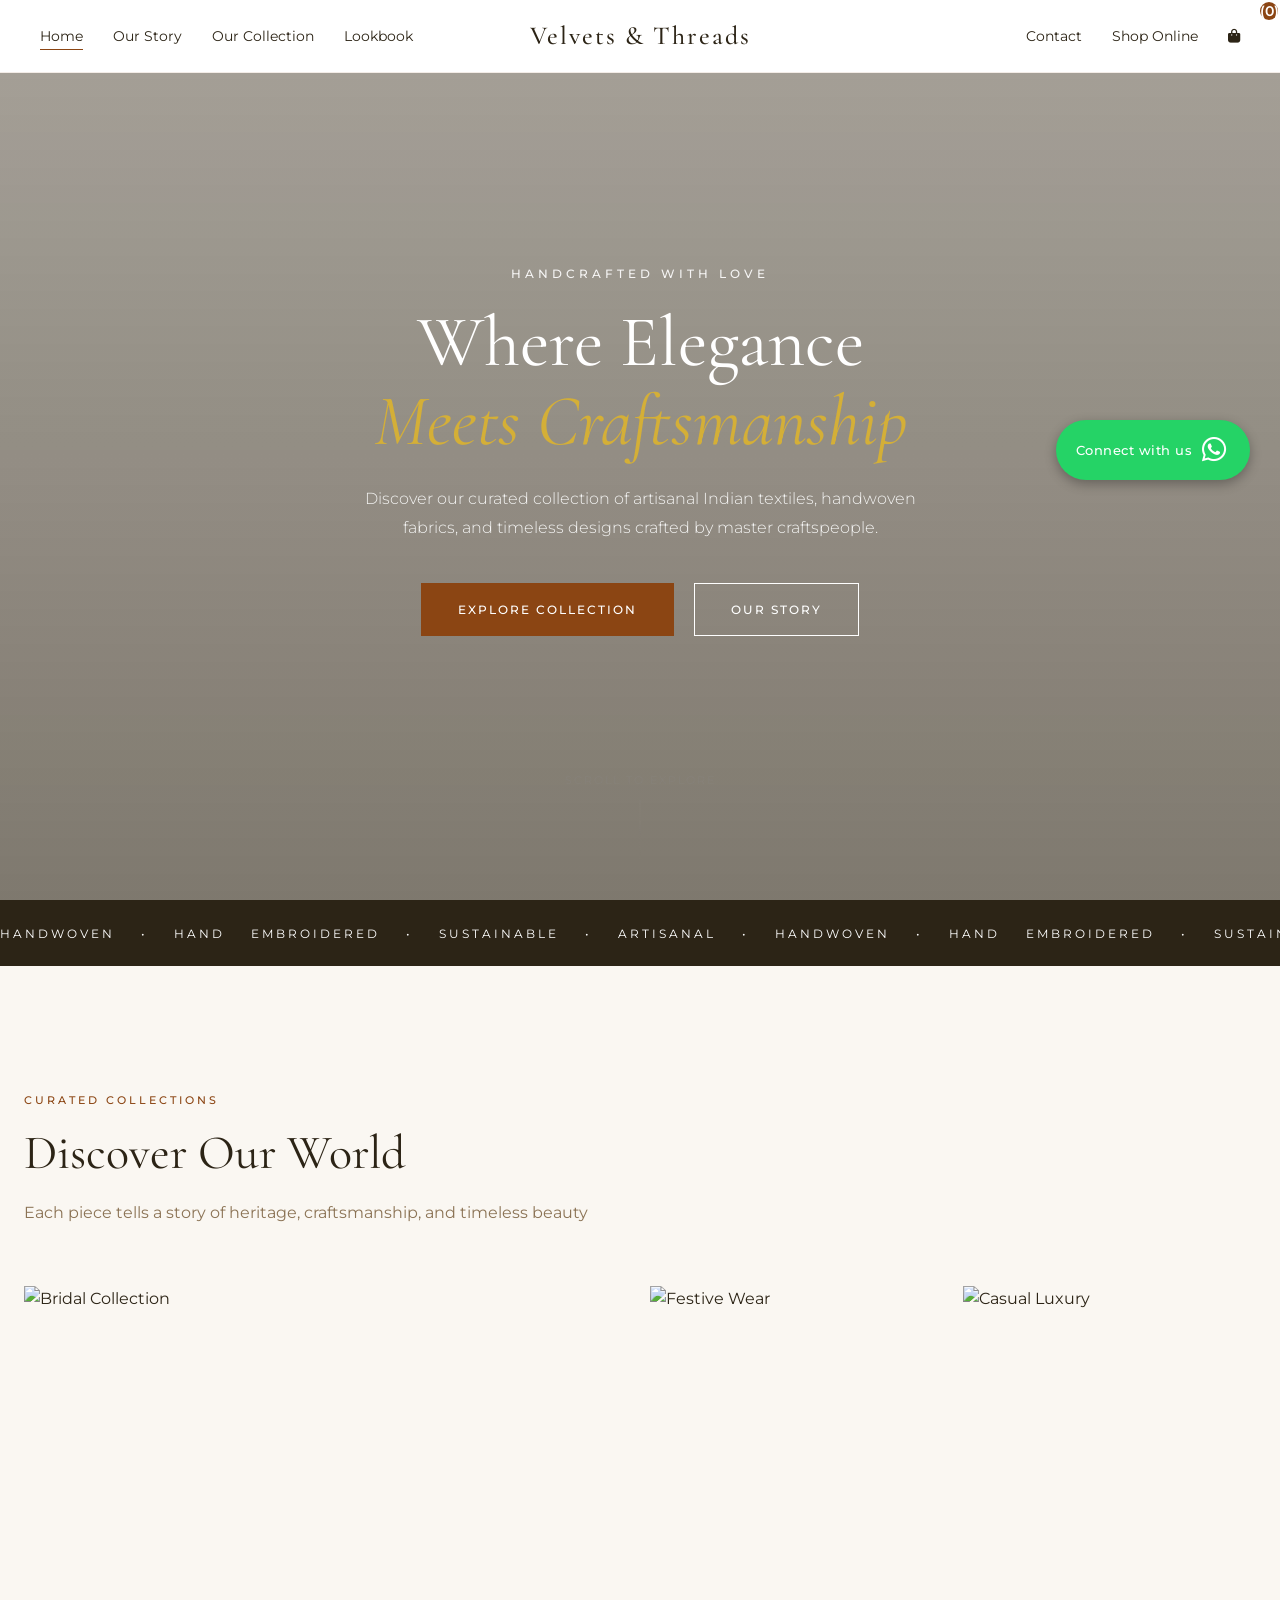
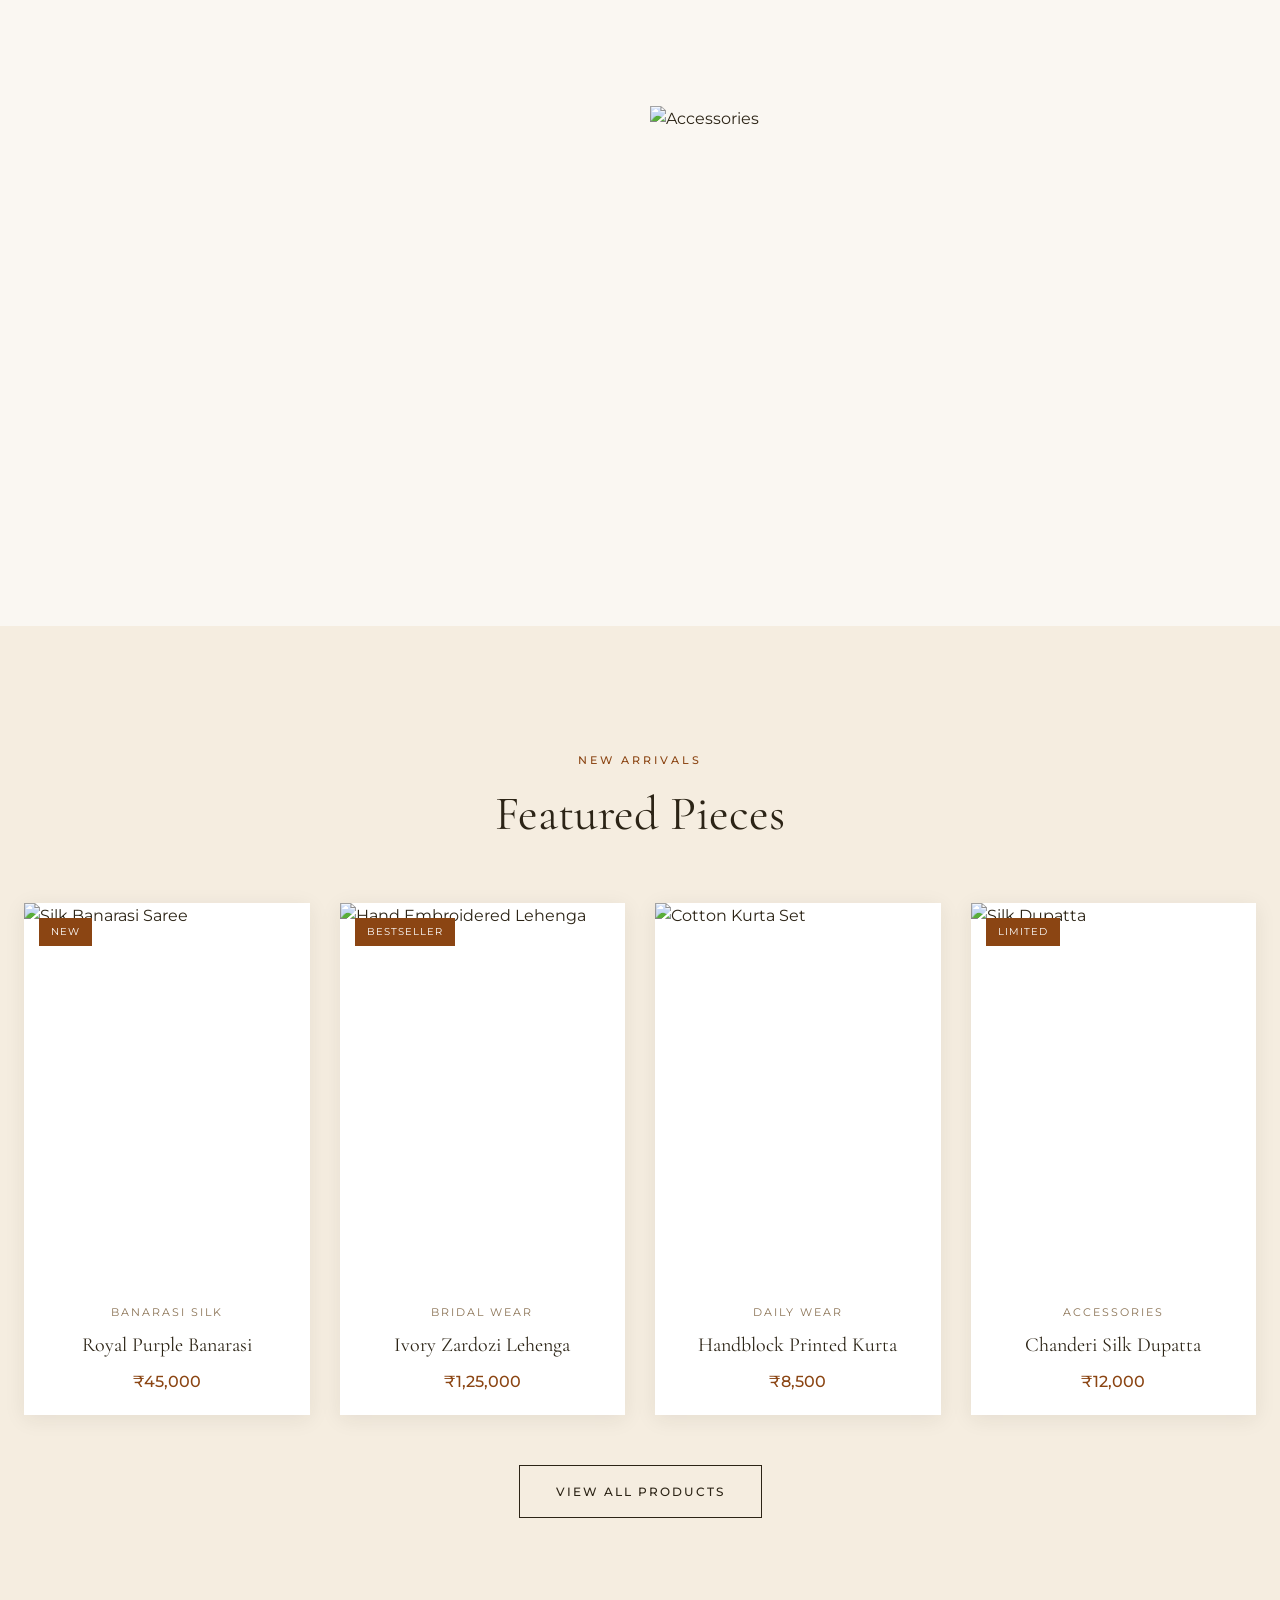
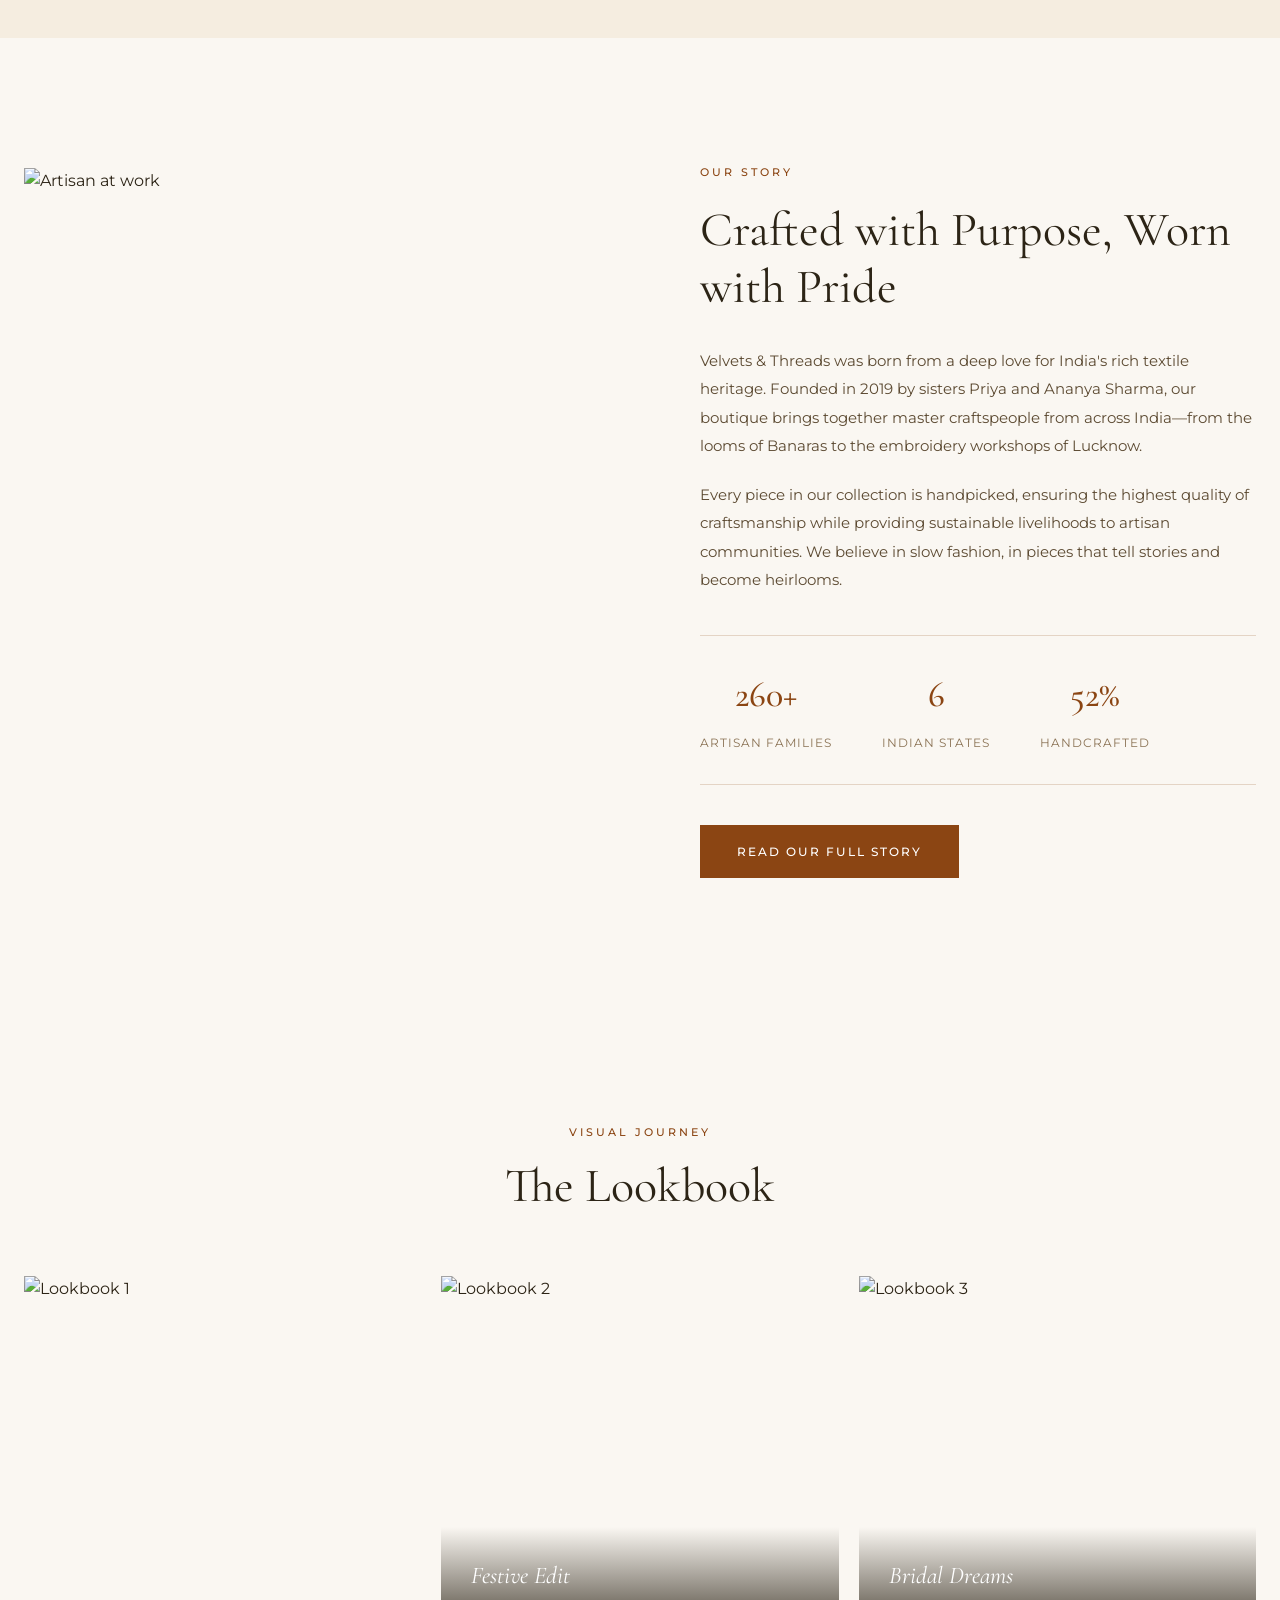
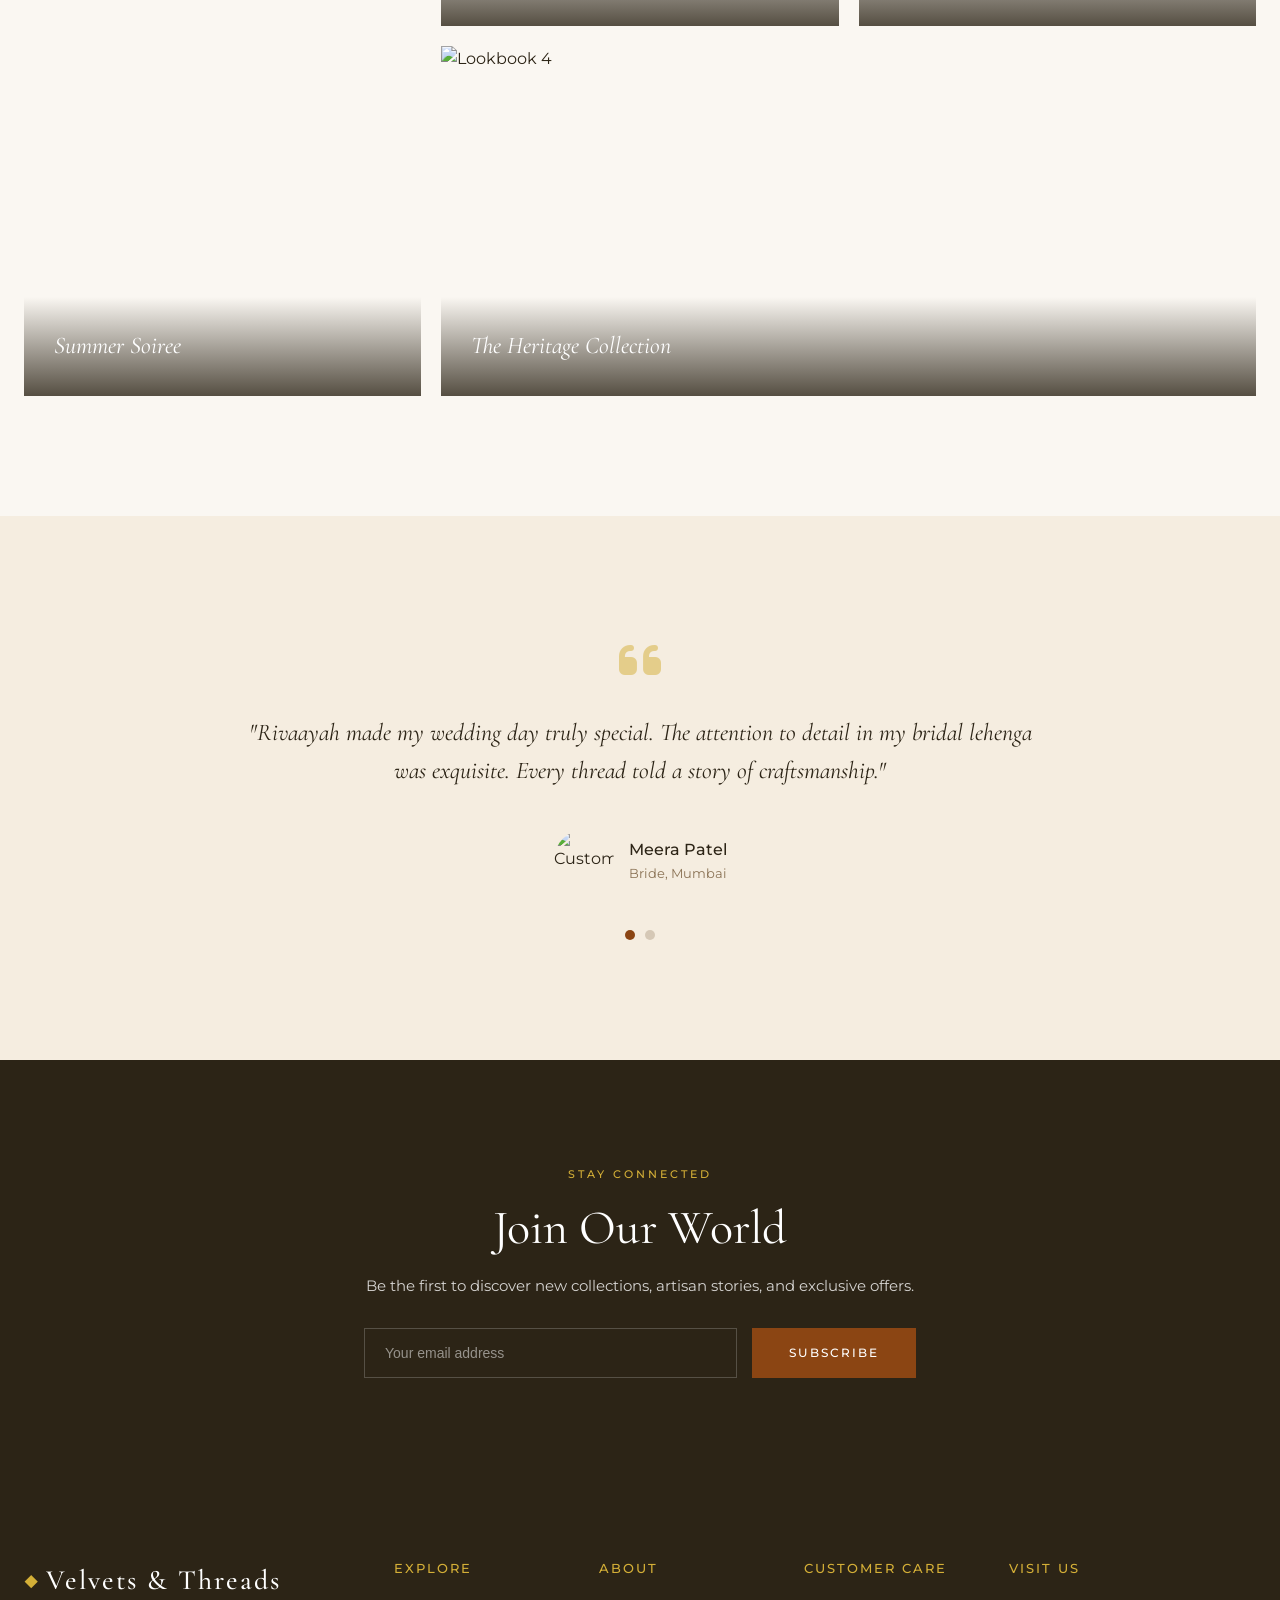
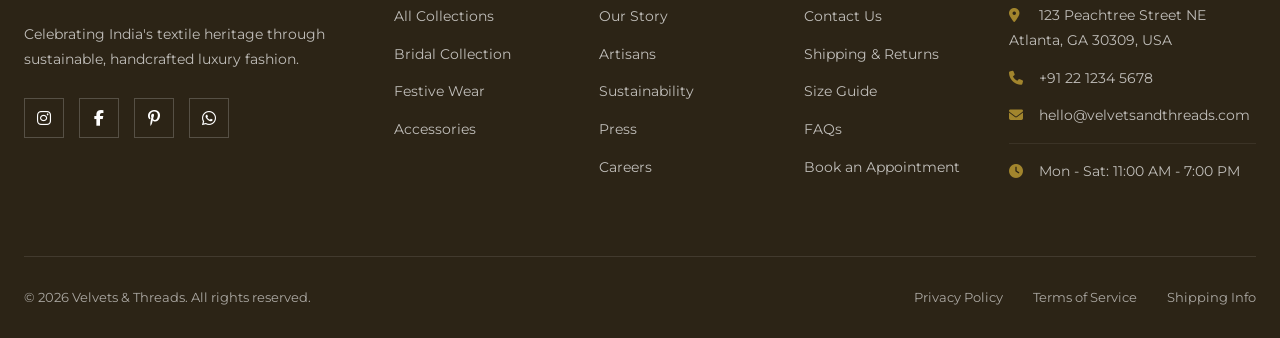
==== index.html @ 15960f00 "Add files via upload" ====
<!DOCTYPE html>
<html lang="en">
<head>
    <meta charset="UTF-8">
    <meta name="viewport" content="width=device-width, initial-scale=1.0">
    <title>Velvets & Threads | Handcrafted Indian Luxury Boutique</title>
    <meta name="description" content="Velvets & Threads - A curated collection of handcrafted Indian textiles, artisanal fashion, and timeless elegance.">
    
    <!-- Fonts -->
    <link rel="preconnect" href="https://fonts.googleapis.com">
    <link rel="preconnect" href="https://fonts.gstatic.com" crossorigin>
    <link href="https://fonts.googleapis.com/css2?family=Cormorant+Garamond:ital,wght@0,400;0,500;0,600;1,400&family=Montserrat:wght@300;400;500;600&display=swap" rel="stylesheet">
    
    <!-- Icons -->
    <link rel="stylesheet" href="https://cdnjs.cloudflare.com/ajax/libs/font-awesome/6.4.0/css/all.min.css">
    
    <!-- Lottie Player -->
    <script src="https://unpkg.com/@lottiefiles/lottie-player@latest/dist/lottie-player.js"></script>
    
    <!-- Styles -->
    <link rel="stylesheet" href="styles.css">
</head>
<body>
    <!-- Navigation - Sentimentalist Style -->
    <nav class="navbar sentimentalist-nav" id="navbar">
        <div class="nav-container">
            <div class="nav-left">
                <ul class="nav-menu" id="navMenu">
                    <li><a href="#home" class="nav-link active">Home</a></li>
                    <li><a href="#about" class="nav-link">Our Story</a></li>
                    <li><a href="collections.html" class="nav-link">Our Collection</a></li>
                    <li><a href="#lookbook" class="nav-link">Lookbook</a></li>
                </ul>
            </div>
            
            <a href="#" class="logo-center">
                <span class="logo-text">Velvets & Threads</span>
            </a>
            
            <div class="nav-right">
                <a href="#contact" class="nav-link">Contact</a>
                <a href="#" class="nav-link shop-link">Shop Online</a>
                <a href="#" class="cart-link" aria-label="Cart">
                    <i class="fas fa-shopping-bag"></i>
                    <span class="cart-count">(0)</span>
                </a>
                <button class="menu-toggle" id="menuToggle" aria-label="Toggle menu">
                    <span></span>
                    <span></span>
                    <span></span>
                </button>
            </div>
        </div>
    </nav>

    <!-- Hero Section -->
    <section class="hero hero-overlay-layout" id="home">
        <div class="hero-lottie-bg">
            <iframe src="https://lottie.host/embed/61692b53-b799-40e0-87d6-b1d69fbd5664/pqW7pc0KAN.lottie" frameborder="0"></iframe>
        </div>
        <div class="hero-content">
            <p class="hero-subtitle">Handcrafted with Love</p>
            <h1 class="hero-title">
                <span>Where Elegance</span>
                <span>Meets Craftsmanship</span>
            </h1>
            <p class="hero-description">Discover our curated collection of artisanal Indian textiles, handwoven fabrics, and timeless designs crafted by master craftspeople.</p>
            <div class="hero-buttons">
                <a href="collections.html" class="btn btn-primary">Explore Collection</a>
                <a href="#about" class="btn btn-outline">Our Story</a>
            </div>
        </div>
        <div class="scroll-indicator">
            <span>Scroll to explore</span>
            <div class="scroll-line"></div>
        </div>
    </section>

    <!-- Marquee Section -->
    <div class="marquee">
        <div class="marquee-content">
            <span>Handwoven • Hand Embroidered • Sustainable • Artisanal  • Handwoven • Hand Embroidered • Sustainable • Artisanal </span>
        </div>
    </div>

    <!-- Collections Section -->
    <section class="collections" id="collections">
        <div class="container">
            <div class="section-header">
                <span class="section-tag">Curated Collections</span>
                <h2 class="section-title">Discover Our World</h2>
                <p class="section-desc">Each piece tells a story of heritage, craftsmanship, and timeless beauty</p>
            </div>
            
            <div class="collections-grid">
                <div class="collection-card large">
                    <div class="collection-image">
                        <img src="Images/474939519_17851519008384756_4205068427304533907_n.jpg" alt="Bridal Collection">
                        <div class="collection-overlay">
                            <span class="collection-tag">Bridal</span>
                            <h3>Bridal Elegance</h3>
                            <p>Hand embroidered masterpieces for your special day</p>
                            <a href="#" class="collection-link">Explore <i class="fas fa-arrow-right"></i></a>
                        </div>
                    </div>
                </div>
                
                <div class="collection-card">
                    <div class="collection-image">
                        <img src="Images/480298680_17855264841384756_8349984582560661037_n.jpg" alt="Festive Wear">
                        <div class="collection-overlay">
                            <span class="collection-tag">Festive</span>
                            <h3>Festive Wear</h3>
                            <a href="#" class="collection-link">Explore <i class="fas fa-arrow-right"></i></a>
                        </div>
                    </div>
                </div>
                
                <div class="collection-card">
                    <div class="collection-image">
                        <img src="Images/485270469_17859637713384756_8869758726549976018_n.jpg" alt="Casual Luxury">
                        <div class="collection-overlay">
                            <span class="collection-tag">Daily Wear</span>
                            <h3>Casual Luxury</h3>
                            <a href="#" class="collection-link">Explore <i class="fas fa-arrow-right"></i></a>
                        </div>
                    </div>
                </div>
                
                <div class="collection-card wide">
                    <div class="collection-image">
                        <img src="Images/485735424_17859637686384756_1545957075173752256_n.jpg" alt="Accessories">
                        <div class="collection-overlay">
                            <span class="collection-tag">Accessories</span>
                            <h3>Artisanal Accessories</h3>
                            <p>Handcrafted jewelry, dupattas, and more</p>
                            <a href="#" class="collection-link">Explore <i class="fas fa-arrow-right"></i></a>
                        </div>
                    </div>
                </div>
            </div>
        </div>
    </section>

    <!-- Featured Products -->
    <section class="featured">
        <div class="container">
            <div class="section-header centered">
                <span class="section-tag">New Arrivals</span>
                <h2 class="section-title">Featured Pieces</h2>
            </div>
            
            <div class="products-grid">
                <div class="product-card">
                    <div class="product-image">
                        <img src="Images/610680162_17894066508384756_578785805163720164_n.jpg" alt="Silk Banarasi Saree">
                        <span class="product-badge">New</span>
                        <div class="product-actions">
                            <button class="product-btn" aria-label="Quick view"><i class="fas fa-eye"></i></button>
                            <button class="product-btn" aria-label="Add to wishlist"><i class="fas fa-heart"></i></button>
                            <button class="product-btn" aria-label="Add to cart"><i class="fas fa-shopping-bag"></i></button>
                        </div>
                    </div>
                    <div class="product-info">
                        <span class="product-category">Banarasi Silk</span>
                        <h3 class="product-name">Royal Purple Banarasi</h3>
                        <p class="product-price">₹45,000</p>
                    </div>
                </div>
                
                <div class="product-card">
                    <div class="product-image">
                        <img src="Images/627153248_17898122595384756_1185936028602160042_n.jpg" alt="Hand Embroidered Lehenga">
                        <span class="product-badge">Bestseller</span>
                        <div class="product-actions">
                            <button class="product-btn" aria-label="Quick view"><i class="fas fa-eye"></i></button>
                            <button class="product-btn" aria-label="Add to wishlist"><i class="fas fa-heart"></i></button>
                            <button class="product-btn" aria-label="Add to cart"><i class="fas fa-shopping-bag"></i></button>
                        </div>
                    </div>
                    <div class="product-info">
                        <span class="product-category">Bridal Wear</span>
                        <h3 class="product-name">Ivory Zardozi Lehenga</h3>
                        <p class="product-price">₹1,25,000</p>
                    </div>
                </div>
                
                <div class="product-card">
                    <div class="product-image">
                        <img src="Images/627545513_17898122586384756_7012242174626757533_n.jpg" alt="Cotton Kurta Set">
                        <div class="product-actions">
                            <button class="product-btn" aria-label="Quick view"><i class="fas fa-eye"></i></button>
                            <button class="product-btn" aria-label="Add to wishlist"><i class="fas fa-heart"></i></button>
                            <button class="product-btn" aria-label="Add to cart"><i class="fas fa-shopping-bag"></i></button>
                        </div>
                    </div>
                    <div class="product-info">
                        <span class="product-category">Daily Wear</span>
                        <h3 class="product-name">Handblock Printed Kurta</h3>
                        <p class="product-price">₹8,500</p>
                    </div>
                </div>
                
                <div class="product-card">
                    <div class="product-image">
                        <img src="Images/641272934_17900907675384756_6158788547099606262_n.jpg" alt="Silk Dupatta">
                        <span class="product-badge">Limited</span>
                        <div class="product-actions">
                            <button class="product-btn" aria-label="Quick view"><i class="fas fa-eye"></i></button>
                            <button class="product-btn" aria-label="Add to wishlist"><i class="fas fa-heart"></i></button>
                            <button class="product-btn" aria-label="Add to cart"><i class="fas fa-shopping-bag"></i></button>
                        </div>
                    </div>
                    <div class="product-info">
                        <span class="product-category">Accessories</span>
                        <h3 class="product-name">Chanderi Silk Dupatta</h3>
                        <p class="product-price">₹12,000</p>
                    </div>
                </div>
            </div>
            
            <div class="text-center">
                <a href="collections.html" class="btn btn-outline-dark">View All Products</a>
            </div>
        </div>
    </section>

    <!-- About Section -->
    <section class="about" id="about">
        <div class="about-container">
            <div class="about-image">
                <img src="Images/642348372_17900907672384756_347377254340002553_n.jpg" alt="Artisan at work">
                <div class="about-image-accent"></div>
            </div>
            <div class="about-content">
                <span class="section-tag">Our Story</span>
                <h2 class="section-title">Crafted with Purpose, Worn with Pride</h2>
                <p class="about-text">
                    Velvets & Threads was born from a deep love for India's rich textile heritage. Founded in 2019 by sisters Priya and Ananya Sharma, our boutique brings together master craftspeople from across India—from the looms of Banaras to the embroidery workshops of Lucknow.
                </p>
                <p class="about-text">
                    Every piece in our collection is handpicked, ensuring the highest quality of craftsmanship while providing sustainable livelihoods to artisan communities. We believe in slow fashion, in pieces that tell stories and become heirlooms.
                </p>
                <div class="about-stats">
                    <div class="stat">
                        <span class="stat-number">500+</span>
                        <span class="stat-label">Artisan Families</span>
                    </div>
                    <div class="stat">
                        <span class="stat-number">12</span>
                        <span class="stat-label">Indian States</span>
                    </div>
                    <div class="stat">
                        <span class="stat-number">100%</span>
                        <span class="stat-label">Handcrafted</span>
                    </div>
                </div>
                <a href="#" class="btn btn-primary">Read Our Full Story</a>
            </div>
        </div>
    </section>

    <!-- Lookbook Section -->
    <section class="lookbook" id="lookbook">
        <div class="container">
            <div class="section-header centered">
                <span class="section-tag">Visual Journey</span>
                <h2 class="section-title">The Lookbook</h2>
            </div>
            
            <div class="lookbook-grid">
                <div class="lookbook-item tall">
                    <img src="Images/474939519_17851519008384756_4205068427304533907_n.jpg" alt="Lookbook 1">
                    <div class="lookbook-overlay">
                        <span>Summer Soiree</span>
                    </div>
                </div>
                <div class="lookbook-item">
                    <img src="Images/480298680_17855264841384756_8349984582560661037_n.jpg" alt="Lookbook 2">
                    <div class="lookbook-overlay">
                        <span>Festive Edit</span>
                    </div>
                </div>
                <div class="lookbook-item">
                    <img src="Images/485270469_17859637713384756_8869758726549976018_n.jpg" alt="Lookbook 3">
                    <div class="lookbook-overlay">
                        <span>Bridal Dreams</span>
                    </div>
                </div>
                <div class="lookbook-item wide">
                    <img src="Images/485735424_17859637686384756_1545957075173752256_n.jpg" alt="Lookbook 4">
                    <div class="lookbook-overlay">
                        <span>The Heritage Collection</span>
                    </div>
                </div>
            </div>
        </div>
    </section>

    <!-- Testimonials -->
    <section class="testimonials">
        <div class="container">
            <div class="testimonial-slider" id="testimonialSlider">
                <div class="testimonial-slide active">
                    <div class="testimonial-content">
                        <i class="fas fa-quote-left testimonial-icon"></i>
                        <p class="testimonial-text">"Rivaayah made my wedding day truly special. The attention to detail in my bridal lehenga was exquisite. Every thread told a story of craftsmanship."</p>
                        <div class="testimonial-author">
                            <img src="https://images.unsplash.com/photo-1494790108377-be9c29b29330?w=100&h=100&fit=crop" alt="Customer" class="author-image">
                            <div class="author-info">
                                <span class="author-name">Meera Patel</span>
                                <span class="author-role">Bride, Mumbai</span>
                            </div>
                        </div>
                    </div>
                </div>
                
                <div class="testimonial-slide">
                    <div class="testimonial-content">
                        <i class="fas fa-quote-left testimonial-icon"></i>
                        <p class="testimonial-text">"Finally, a boutique that truly understands sustainable luxury. My mother and I found the most beautiful matching sarees. A memory we'll cherish forever."</p>
                        <div class="testimonial-author">
                            <img src="https://images.unsplash.com/photo-1438761681033-6461ffad8d80?w=100&h=100&fit=crop" alt="Customer" class="author-image">
                            <div class="author-info">
                                <span class="author-name">Anjali Reddy</span>
                                <span class="author-role">Designer, Hyderabad</span>
                            </div>
                        </div>
                    </div>
                </div>
            </div>
            <div class="testimonial-dots">
                <button class="dot active" data-slide="0"></button>
                <button class="dot" data-slide="1"></button>
            </div>
        </div>
    </section>

    <!-- Newsletter -->
    <section class="newsletter">
        <div class="newsletter-container">
            <div class="newsletter-content">
                <span class="section-tag light">Stay Connected</span>
                <h2 class="section-title light">Join Our World</h2>
                <p>Be the first to discover new collections, artisan stories, and exclusive offers.</p>
                <form class="newsletter-form">
                    <input type="email" placeholder="Your email address" required>
                    <button type="submit" class="btn btn-primary">Subscribe</button>
                </form>
            </div>
        </div>
    </section>

    <!-- Contact/Footer -->
    <footer class="footer" id="contact">
        <div class="footer-container">
            <div class="footer-grid">
                <div class="footer-brand">
                    <a href="#" class="footer-logo">
                        <span class="logo-icon">◆</span>
                        <span class="logo-text">Velvets & Threads</span>
                    </a>
                    <p class="footer-desc">Celebrating India's textile heritage through sustainable, handcrafted luxury fashion.</p>
                    <div class="footer-social">
                        <a href="https://www.instagram.com/velvets_and_threads?utm_source=ig_web_button_share_sheet&igsh=ZDNlZDc0MzIxNw==" target="_blank" aria-label="Instagram"><i class="fab fa-instagram"></i></a>
                        <a href="#" aria-label="Facebook"><i class="fab fa-facebook-f"></i></a>
                        <a href="#" aria-label="Pinterest"><i class="fab fa-pinterest-p"></i></a>
                        <a href="#" aria-label="WhatsApp"><i class="fab fa-whatsapp"></i></a>
                    </div>
                </div>
                
                <div class="footer-column">
                    <h4>Explore</h4>
                    <ul>
                        <li><a href="collections.html">All Collections</a></li>
                        <li><a href="collections.html">Bridal Collection</a></li>
                        <li><a href="collections.html">Festive Wear</a></li>
                        <li><a href="collections.html">Accessories</a></li>
                    </ul>
                </div>
                
                <div class="footer-column">
                    <h4>About</h4>
                    <ul>
                        <li><a href="#">Our Story</a></li>
                        <li><a href="#">Artisans</a></li>
                        <li><a href="#">Sustainability</a></li>
                        <li><a href="#">Press</a></li>
                        <li><a href="#">Careers</a></li>
                    </ul>
                </div>
                
                <div class="footer-column">
                    <h4>Customer Care</h4>
                    <ul>
                        <li><a href="#">Contact Us</a></li>
                        <li><a href="#">Shipping & Returns</a></li>
                        <li><a href="#">Size Guide</a></li>
                        <li><a href="#">FAQs</a></li>
                        <li><a href="#">Book an Appointment</a></li>
                    </ul>
                </div>
                
                <div class="footer-column contact-info">
                    <h4>Visit Us</h4>
                    <p><i class="fas fa-map-marker-alt"></i> 123 Peachtree Street NE<br>Atlanta, GA 30309, USA</p>
                    <p><i class="fas fa-phone"></i> +91 22 1234 5678</p>
                    <p><i class="fas fa-envelope"></i> hello@velvetsandthreads.com</p>
                    <p class="store-hours"><i class="fas fa-clock"></i> Mon - Sat: 11:00 AM - 7:00 PM</p>
                </div>
            </div>
            
            <div class="footer-bottom">
                <p>&copy; 2026 Velvets & Threads. All rights reserved.</p>
                <div class="footer-links">
                    <a href="#">Privacy Policy</a>
                    <a href="#">Terms of Service</a>
                    <a href="#">Shipping Info</a>
                </div>
            </div>
        </div>
    </footer>

    <script src="script.js"></script>

    <!-- Back to Top Button -->
    <button class="back-to-top" id="backToTop" aria-label="Back to top">
        <i class="fas fa-chevron-up"></i>
    </button>

    <!-- WhatsApp Floating Button -->
    <a href="https://wa.me/912212345678?text=I%20love%20your%20designs%20and%20would%20like%20to%20get%20one%20for%20myself" class="whatsapp-float whatsapp-expanded" id="whatsappFloat" target="_blank" aria-label="Chat on WhatsApp">
        <span class="whatsapp-text">Connect with us</span>
        <i class="fab fa-whatsapp"></i>
    </a>
</body>
</html>
---- styles.css ----
/* ===== CSS Variables ===== */
:root {
    /* Colors */
    --color-primary: #8B4513;
    --color-primary-light: #A0522D;
    --color-secondary: #D4AF37;
    --color-accent: #CD853F;
    
    --color-bg: #FAF7F2;
    --color-bg-warm: #F5EDE0;
    --color-bg-dark: #2C2416;
    
    --color-text: #2C2416;
    --color-text-light: #5C4A32;
    --color-text-muted: #8B7355;
    --color-white: #FFFFFF;
    
    /* Fonts */
    --font-display: 'Cormorant Garamond', serif;
    --font-body: 'Montserrat', sans-serif;
    
    /* Spacing */
    --container-width: 1400px;
    --section-padding: 120px;
    
    /* Transitions */
    --transition-smooth: all 0.4s cubic-bezier(0.4, 0, 0.2, 1);
    --transition-fast: all 0.2s ease;
    
    /* Shadows */
    --shadow-soft: 0 4px 20px rgba(44, 36, 22, 0.08);
    --shadow-medium: 0 8px 30px rgba(44, 36, 22, 0.12);
    --shadow-strong: 0 12px 40px rgba(44, 36, 22, 0.16);
}

/* ===== Reset & Base ===== */
* {
    margin: 0;
    padding: 0;
    box-sizing: border-box;
}

html {
    scroll-behavior: smooth;
}

body {
    font-family: var(--font-body);
    background-color: var(--color-bg);
    color: var(--color-text);
    line-height: 1.6;
    overflow-x: hidden;
}

img {
    max-width: 100%;
    height: auto;
    display: block;
}

a {
    text-decoration: none;
    color: inherit;
    transition: var(--transition-fast);
}

ul {
    list-style: none;
}

button {
    cursor: pointer;
    border: none;
    background: none;
    font-family: inherit;
}

.container {
    max-width: var(--container-width);
    margin: 0 auto;
    padding: 0 24px;
}

.text-center {
    text-align: center;
}

/* ===== Navigation ===== */
.navbar {
    position: fixed;
    top: 0;
    left: 0;
    right: 0;
    z-index: 1000;
    padding: 20px 0;
    transition: var(--transition-smooth);
}

.navbar.scrolled {
    background: rgba(250, 247, 242, 0.95);
    backdrop-filter: blur(10px);
    box-shadow: var(--shadow-soft);
    padding: 15px 0;
}

.nav-container {
    max-width: var(--container-width);
    margin: 0 auto;
    padding: 0 24px;
    display: flex;
    justify-content: space-between;
    align-items: center;
}

.logo {
    display: flex;
    align-items: center;
    gap: 8px;
}

.logo-icon {
    font-size: 24px;
    color: var(--color-primary);
}

.logo-text {
    font-family: var(--font-display);
    font-size: 28px;
    font-weight: 500;
    color: var(--color-text);
    letter-spacing: 2px;
}

.nav-menu {
    display: flex;
    gap: 40px;
}

.nav-link {
    font-size: 13px;
    font-weight: 500;
    text-transform: uppercase;
    letter-spacing: 1.5px;
    color: var(--color-text);
    position: relative;
    padding: 5px 0;
}

.nav-link::after {
    content: '';
    position: absolute;
    bottom: 0;
    left: 0;
    width: 0;
    height: 1px;
    background: var(--color-primary);
    transition: var(--transition-smooth);
}

.nav-link:hover::after {
    width: 100%;
}

.nav-actions {
    display: flex;
    align-items: center;
    gap: 20px;
}

.icon-btn {
    width: 40px;
    height: 40px;
    display: flex;
    align-items: center;
    justify-content: center;
    font-size: 18px;
    color: var(--color-text);
    position: relative;
    transition: var(--transition-fast);
}

.icon-btn:hover {
    color: var(--color-primary);
}

.cart-count {
    position: absolute;
    top: 2px;
    right: 2px;
    width: 18px;
    height: 18px;
    background: var(--color-primary);
    color: var(--color-white);
    font-size: 10px;
    font-weight: 600;
    border-radius: 50%;
    display: flex;
    align-items: center;
    justify-content: center;
}

.menu-toggle {
    display: none;
    flex-direction: column;
    gap: 5px;
    width: 30px;
}

.menu-toggle span {
    height: 2px;
    background: var(--color-text);
    transition: var(--transition-fast);
}

.menu-toggle span:nth-child(1) { width: 100%; }
.menu-toggle span:nth-child(2) { width: 75%; }
.menu-toggle span:nth-child(3) { width: 50%; }

.menu-toggle:hover span {
    width: 100%;
}

/* ===== Sentimentalist Style Navigation ===== */
.sentimentalist-nav {
    background: var(--color-white);
    border-bottom: 1px solid rgba(139, 69, 19, 0.1);
    padding: 0;
    position: fixed;
    top: 0;
    left: 0;
    right: 0;
    z-index: 1000;
}

/* Transparent version for homepage hero */
.sentimentalist-nav.transparent {
    background: transparent;
    border-bottom: none;
}

.sentimentalist-nav.transparent .nav-link,
.sentimentalist-nav.transparent .logo-center .logo-text,
.sentimentalist-nav.transparent .cart-link {
    color: var(--color-white);
}

.sentimentalist-nav.transparent .nav-link::after {
    background: var(--color-white);
}

.sentimentalist-nav.transparent .menu-toggle span {
    background: var(--color-white);
}

.sentimentalist-nav .nav-container {
    max-width: 1400px;
    margin: 0 auto;
    padding: 20px 40px;
    display: flex;
    justify-content: space-between;
    align-items: center;
    position: relative;
}

.nav-left {
    flex: 1;
}

.sentimentalist-nav .nav-menu {
    display: flex;
    gap: 30px;
    list-style: none;
}

.sentimentalist-nav .nav-link {
    font-family: var(--font-body);
    font-size: 14px;
    font-weight: 400;
    color: var(--color-text);
    text-decoration: none;
    position: relative;
    padding: 5px 0;
    text-transform: none;
    letter-spacing: 0;
}

.sentimentalist-nav .nav-link::after {
    content: '';
    position: absolute;
    bottom: 0;
    left: 0;
    width: 0;
    height: 1px;
    background: var(--color-primary);
    transition: width 0.3s ease;
}

.sentimentalist-nav .nav-link:hover::after,
.sentimentalist-nav .nav-link.active::after {
    width: 100%;
}

.logo-center {
    flex: 0 0 auto;
    text-align: center;
    position: absolute;
    left: 50%;
    transform: translateX(-50%);
    z-index: 10;
}

.logo-center .logo-text {
    font-family: var(--font-display);
    font-size: 26px;
    font-weight: 500;
    color: var(--color-text);
    letter-spacing: 2px;
    white-space: nowrap;
}

.nav-right {
    flex: 1;
    display: flex;
    justify-content: flex-end;
    align-items: center;
    gap: 30px;
}

.nav-right .nav-link {
    font-size: 14px;
}

.shop-link {
    font-weight: 500;
}

.cart-link {
    display: flex;
    align-items: center;
    gap: 5px;
    font-size: 14px;
    color: var(--color-text);
    text-decoration: none;
}

.cart-count {
    font-size: 14px;
}

/* Mobile Menu Toggle for Sentimentalist Nav */
.sentimentalist-nav .menu-toggle {
    display: none;
    flex-direction: column;
    gap: 5px;
    width: 25px;
    background: none;
    border: none;
    cursor: pointer;
    padding: 0;
}

.sentimentalist-nav .menu-toggle span {
    height: 1px;
    background: var(--color-text);
    transition: all 0.3s ease;
}

/* Responsive for Sentimentalist Nav */
@media (max-width: 992px) {
    .sentimentalist-nav .nav-container {
        padding: 15px 24px;
    }
    
    .nav-left {
        display: none;
    }
    
    .nav-left.active {
        display: block;
        position: fixed;
        top: 70px;
        left: 0;
        right: 0;
        background: var(--color-white);
        padding: 30px;
        border-bottom: 1px solid rgba(139, 69, 19, 0.1);
    }
    
    .nav-left.active .nav-menu {
        flex-direction: column;
        gap: 20px;
    }
    
    .sentimentalist-nav .menu-toggle {
        display: flex;
    }
    
    .logo-center {
        position: absolute;
        left: 50%;
        transform: translateX(-50%);
        text-align: center;
    }
    
    .logo-center .logo-text {
        font-size: 20px;
    }
}

@media (max-width: 768px) {
    .nav-right .shop-link {
        display: none;
    }
}

/* ===== Hero Section ===== */
.hero {
    position: relative;
    height: 100vh;
    min-height: 700px;
    display: flex;
    align-items: center;
    justify-content: center;
    overflow: hidden;
}

.hero-image {
    position: absolute;
    top: 0;
    left: 0;
    right: 0;
    bottom: 0;
    z-index: -1;
}

.hero-image img {
    width: 100%;
    height: 100%;
    object-fit: cover;
    filter: brightness(0.7);
}

.hero-overlay {
    position: absolute;
    top: 0;
    left: 0;
    right: 0;
    bottom: 0;
    background: linear-gradient(to bottom, rgba(44, 36, 22, 0.3), rgba(44, 36, 22, 0.5));
}

.hero-content {
    text-align: center;
    color: var(--color-white);
    max-width: 900px;
    padding: 0 24px;
    z-index: 1;
}

.hero-subtitle {
    font-size: 12px;
    font-weight: 500;
    text-transform: uppercase;
    letter-spacing: 4px;
    margin-bottom: 20px;
    opacity: 0.9;
}

.hero-title {
    font-family: var(--font-display);
    font-size: clamp(36px, 8vw, 72px);
    font-weight: 400;
    line-height: 1.1;
    margin-bottom: 24px;
}

.hero-title span {
    display: block;
}

.hero-title span:nth-child(2) {
    font-style: italic;
    color: var(--color-secondary);
}

.hero-description {
    font-size: 16px;
    font-weight: 300;
    line-height: 1.8;
    max-width: 600px;
    margin: 0 auto 40px;
    opacity: 0.9;
}

/* ===== Hero Overlay Layout (Lottie as Background) ===== */
.hero-overlay-layout {
    position: relative;
    height: 100vh;
    min-height: 700px;
    display: flex;
    align-items: center;
    justify-content: center;
    overflow: hidden;
}

.hero-lottie-bg {
    position: absolute;
    top: 0;
    left: 0;
    width: 100%;
    height: 100%;
    z-index: 0;
}

.hero-lottie-bg iframe {
    width: 100%;
    height: 100%;
    border: none;
}

.hero-overlay-layout .hero-content {
    position: relative;
    z-index: 1;
    text-align: center;
    color: var(--color-white);
    max-width: 900px;
    padding: 0 24px;
}

.hero-overlay-layout::before {
    content: '';
    position: absolute;
    top: 0;
    left: 0;
    right: 0;
    bottom: 0;
    background: linear-gradient(to bottom, rgba(44, 36, 22, 0.4), rgba(44, 36, 22, 0.6));
    z-index: 1;
}
.hero-split {
    display: grid;
    grid-template-columns: 50% 50%;
    min-height: 100vh;
    background: var(--color-bg-dark);
}

.hero-visual {
    position: relative;
    width: 100%;
    height: 100%;
    min-height: 500px;
}

.hero-visual iframe {
    width: 100%;
    height: 100%;
    border: none;
}

.hero-split .hero-content {
    display: flex;
    flex-direction: column;
    justify-content: center;
    align-items: flex-start;
    padding: 60px;
    text-align: left;
    background: var(--color-bg-dark);
    color: var(--color-white);
}

.hero-split .hero-content .hero-title {
    color: var(--color-white);
}

.hero-split .hero-content .hero-title span:nth-child(2) {
    color: var(--color-secondary);
}

.hero-split .hero-content .hero-description {
    margin: 0 0 40px 0;
    max-width: 500px;
}

.hero-split .hero-buttons {
    justify-content: flex-start;
}

@media (max-width: 992px) {
    .hero-split {
        grid-template-columns: 1fr;
        grid-template-rows: auto auto;
    }
    
    .hero-visual {
        min-height: 400px;
        order: 1;
    }
    
    .hero-split .hero-content {
        order: 2;
        padding: 40px 24px;
        text-align: center;
        align-items: center;
    }
    
    .hero-split .hero-content .hero-description {
        margin: 0 auto 40px;
    }
    
    .hero-split .hero-buttons {
        justify-content: center;
    }
}

.hero-buttons {
    display: flex;
    gap: 20px;
    justify-content: center;
    flex-wrap: wrap;
}

/* ===== Buttons ===== */
.btn {
    display: inline-flex;
    align-items: center;
    gap: 10px;
    padding: 16px 36px;
    font-size: 12px;
    font-weight: 500;
    text-transform: uppercase;
    letter-spacing: 2px;
    border-radius: 0;
    transition: var(--transition-smooth);
    cursor: pointer;
}

.btn-primary {
    background: var(--color-primary);
    color: var(--color-white);
    border: 1px solid var(--color-primary);
}

.btn-primary:hover {
    background: var(--color-primary-light);
    transform: translateY(-2px);
    box-shadow: var(--shadow-medium);
}

.btn-outline {
    background: transparent;
    color: var(--color-white);
    border: 1px solid var(--color-white);
}

.btn-outline:hover {
    background: var(--color-white);
    color: var(--color-text);
}

.btn-outline-dark {
    background: transparent;
    color: var(--color-text);
    border: 1px solid var(--color-text);
}

.btn-outline-dark:hover {
    background: var(--color-text);
    color: var(--color-white);
}

/* ===== Scroll Indicator ===== */
.scroll-indicator {
    position: absolute;
    bottom: 40px;
    left: 50%;
    transform: translateX(-50%);
    display: flex;
    flex-direction: column;
    align-items: center;
    gap: 10px;
    color: var(--color-white);
    font-size: 11px;
    text-transform: uppercase;
    letter-spacing: 2px;
    opacity: 0.7;
    animation: bounce 2s infinite;
}

.scroll-line {
    width: 1px;
    height: 60px;
    background: linear-gradient(to bottom, var(--color-white), transparent);
}

@keyframes bounce {
    0%, 20%, 50%, 80%, 100% { transform: translateX(-50%) translateY(0); }
    40% { transform: translateX(-50%) translateY(-10px); }
    60% { transform: translateX(-50%) translateY(-5px); }
}

/* ===== Marquee ===== */
.marquee {
    background: var(--color-bg-dark);
    color: var(--color-white);
    padding: 20px 0;
    overflow: hidden;
    white-space: nowrap;
}

.marquee-content {
    display: inline-block;
    animation: marquee 20s linear infinite;
    font-size: 12px;
    text-transform: uppercase;
    letter-spacing: 3px;
    word-spacing: 20px;
}

@keyframes marquee {
    0% { transform: translateX(0); }
    100% { transform: translateX(-50%); }
}

/* ===== Section Headers ===== */
.section-header {
    margin-bottom: 60px;
}

.section-header.centered {
    text-align: center;
}

.section-tag {
    display: inline-block;
    font-size: 11px;
    font-weight: 500;
    text-transform: uppercase;
    letter-spacing: 3px;
    color: var(--color-primary);
    margin-bottom: 16px;
}

.section-tag.light {
    color: var(--color-secondary);
}

.section-title {
    font-family: var(--font-display);
    font-size: clamp(32px, 5vw, 48px);
    font-weight: 400;
    line-height: 1.2;
    color: var(--color-text);
    margin-bottom: 16px;
}

.section-title.light {
    color: var(--color-white);
}

.section-desc {
    font-size: 16px;
    color: var(--color-text-muted);
    max-width: 600px;
    line-height: 1.7;
}

.section-header.centered .section-desc {
    margin: 0 auto;
}

/* ===== Collections Section ===== */
.collections {
    padding: var(--section-padding) 0;
    background: var(--color-bg);
}

.collections-grid {
    display: grid;
    grid-template-columns: repeat(4, 1fr);
    grid-template-rows: repeat(2, 400px);
    gap: 20px;
}

.collection-card {
    position: relative;
    overflow: hidden;
    cursor: pointer;
}

.collection-card.large {
    grid-column: span 2;
    grid-row: span 2;
}

.collection-card.wide {
    grid-column: span 2;
}

.collection-image {
    position: relative;
    width: 100%;
    height: 100%;
}

.collection-image img {
    width: 100%;
    height: 100%;
    object-fit: cover;
    transition: var(--transition-smooth);
}

.collection-card:hover .collection-image img {
    transform: scale(1.05);
}

.collection-overlay {
    position: absolute;
    bottom: 0;
    left: 0;
    right: 0;
    padding: 40px;
    background: linear-gradient(to top, rgba(44, 36, 22, 0.9), transparent);
    color: var(--color-white);
    transform: translateY(20px);
    opacity: 0;
    transition: var(--transition-smooth);
}

.collection-card:hover .collection-overlay {
    transform: translateY(0);
    opacity: 1;
}

.collection-tag {
    display: inline-block;
    font-size: 10px;
    text-transform: uppercase;
    letter-spacing: 2px;
    background: var(--color-secondary);
    color: var(--color-text);
    padding: 5px 12px;
    margin-bottom: 12px;
}

.collection-overlay h3 {
    font-family: var(--font-display);
    font-size: 28px;
    font-weight: 400;
    margin-bottom: 8px;
}

.collection-overlay p {
    font-size: 14px;
    opacity: 0.8;
    margin-bottom: 16px;
}

.collection-link {
    display: inline-flex;
    align-items: center;
    gap: 8px;
    font-size: 12px;
    text-transform: uppercase;
    letter-spacing: 2px;
    font-weight: 500;
    transition: var(--transition-fast);
}

.collection-link:hover {
    color: var(--color-secondary);
}

/* ===== Featured Products ===== */
.featured {
    padding: var(--section-padding) 0;
    background: var(--color-bg-warm);
}

.products-grid {
    display: grid;
    grid-template-columns: repeat(4, 1fr);
    gap: 30px;
    margin-bottom: 50px;
}

.product-card {
    background: var(--color-white);
    overflow: hidden;
    box-shadow: var(--shadow-soft);
    transition: var(--transition-smooth);
}

.product-card:hover {
    box-shadow: var(--shadow-strong);
}

.product-image {
    position: relative;
    overflow: hidden;
    aspect-ratio: 3/4;
}

.product-image img {
    width: 100%;
    height: 100%;
    object-fit: cover;
    transition: var(--transition-smooth);
}

.product-card:hover .product-image img {
    transform: scale(1.05);
}

.product-badge {
    position: absolute;
    top: 15px;
    left: 15px;
    background: var(--color-primary);
    color: var(--color-white);
    font-size: 10px;
    text-transform: uppercase;
    letter-spacing: 1px;
    padding: 6px 12px;
}

.product-actions {
    position: absolute;
    bottom: 20px;
    left: 50%;
    transform: translateX(-50%);
    display: flex;
    gap: 10px;
    opacity: 0;
    transition: var(--transition-smooth);
}

.product-card:hover .product-actions {
    opacity: 1;
}

.product-btn {
    width: 44px;
    height: 44px;
    background: var(--color-white);
    color: var(--color-text);
    font-size: 16px;
    display: flex;
    align-items: center;
    justify-content: center;
    box-shadow: var(--shadow-soft);
    transition: var(--transition-fast);
}

.product-btn:hover {
    background: var(--color-primary);
    color: var(--color-white);
}

.product-info {
    padding: 20px;
    text-align: center;
}

.product-category {
    display: block;
    font-size: 11px;
    text-transform: uppercase;
    letter-spacing: 2px;
    color: var(--color-text-muted);
    margin-bottom: 8px;
}

.product-name {
    font-family: var(--font-display);
    font-size: 20px;
    font-weight: 400;
    color: var(--color-text);
    margin-bottom: 8px;
}

.product-price {
    font-size: 16px;
    font-weight: 500;
    color: var(--color-primary);
}

/* ===== About Section ===== */
.about {
    padding: var(--section-padding) 0;
    background: var(--color-bg);
}

.about-container {
    max-width: var(--container-width);
    margin: 0 auto;
    padding: 0 24px;
    display: grid;
    grid-template-columns: 1fr 1fr;
    gap: 80px;
    align-items: center;
}

.about-image {
    position: relative;
}

.about-image img {
    width: 100%;
    height: 700px;
    object-fit: cover;
}

.about-image-accent {
    position: absolute;
    top: -20px;
    right: -20px;
    width: 150px;
    height: 150px;
    border: 2px solid var(--color-secondary);
    z-index: -1;
}

.about-content {
    padding-left: 20px;
}

.about-content .section-tag {
    margin-bottom: 20px;
}

.about-content .section-title {
    margin-bottom: 30px;
}

.about-text {
    font-size: 15px;
    line-height: 1.9;
    color: var(--color-text-light);
    margin-bottom: 20px;
}

.about-stats {
    display: flex;
    gap: 50px;
    margin: 40px 0;
    padding: 30px 0;
    border-top: 1px solid rgba(139, 69, 19, 0.2);
    border-bottom: 1px solid rgba(139, 69, 19, 0.2);
}

.stat {
    text-align: center;
}

.stat-number {
    display: block;
    font-family: var(--font-display);
    font-size: 36px;
    font-weight: 500;
    color: var(--color-primary);
    margin-bottom: 5px;
}

.stat-label {
    font-size: 12px;
    text-transform: uppercase;
    letter-spacing: 1px;
    color: var(--color-text-muted);
}

/* ===== Lookbook Section ===== */
.lookbook {
    padding: var(--section-padding) 0;
    background: var(--color-bg);
}

.lookbook-grid {
    display: grid;
    grid-template-columns: repeat(3, 1fr);
    grid-template-rows: repeat(2, 350px);
    gap: 20px;
}

.lookbook-item {
    position: relative;
    overflow: hidden;
    cursor: pointer;
}

.lookbook-item.tall {
    grid-row: span 2;
}

.lookbook-item.wide {
    grid-column: span 2;
}

.lookbook-item img {
    width: 100%;
    height: 100%;
    object-fit: cover;
    transition: var(--transition-smooth);
}

.lookbook-item:hover img {
    transform: scale(1.05);
}

.lookbook-overlay {
    position: absolute;
    bottom: 0;
    left: 0;
    right: 0;
    padding: 30px;
    background: linear-gradient(to top, rgba(44, 36, 22, 0.8), transparent);
    color: var(--color-white);
}

.lookbook-overlay span {
    font-family: var(--font-display);
    font-size: 24px;
    font-style: italic;
}

/* ===== Testimonials ===== */
.testimonials {
    padding: var(--section-padding) 0;
    background: var(--color-bg-warm);
}

.testimonial-slider {
    max-width: 800px;
    margin: 0 auto;
    text-align: center;
}

.testimonial-slide {
    display: none;
    animation: fadeIn 0.5s ease;
}

.testimonial-slide.active {
    display: block;
}

@keyframes fadeIn {
    from { opacity: 0; transform: translateY(20px); }
    to { opacity: 1; transform: translateY(0); }
}

.testimonial-icon {
    font-size: 48px;
    color: var(--color-secondary);
    margin-bottom: 30px;
    opacity: 0.5;
}

.testimonial-text {
    font-family: var(--font-display);
    font-size: 24px;
    font-style: italic;
    line-height: 1.6;
    color: var(--color-text);
    margin-bottom: 40px;
}

.testimonial-author {
    display: flex;
    align-items: center;
    justify-content: center;
    gap: 15px;
}

.author-image {
    width: 60px;
    height: 60px;
    border-radius: 50%;
    object-fit: cover;
}

.author-name {
    display: block;
    font-weight: 500;
    color: var(--color-text);
}

.author-role {
    display: block;
    font-size: 13px;
    color: var(--color-text-muted);
}

.testimonial-dots {
    display: flex;
    justify-content: center;
    gap: 10px;
    margin-top: 40px;
}

.testimonial-dots .dot {
    width: 10px;
    height: 10px;
    border-radius: 50%;
    background: var(--color-text-muted);
    opacity: 0.3;
    transition: var(--transition-fast);
}

.testimonial-dots .dot.active {
    background: var(--color-primary);
    opacity: 1;
}

/* ===== Newsletter ===== */
.newsletter {
    padding: 100px 0;
    background: var(--color-bg-dark);
    color: var(--color-white);
}

.newsletter-container {
    max-width: 600px;
    margin: 0 auto;
    text-align: center;
    padding: 0 24px;
}

.newsletter-content p {
    font-size: 15px;
    opacity: 0.8;
    margin-bottom: 30px;
}

.newsletter-form {
    display: flex;
    gap: 15px;
}

.newsletter-form input {
    flex: 1;
    padding: 16px 20px;
    border: 1px solid rgba(255, 255, 255, 0.2);
    background: transparent;
    color: var(--color-white);
    font-size: 14px;
    outline: none;
    transition: var(--transition-fast);
}

.newsletter-form input::placeholder {
    color: rgba(255, 255, 255, 0.5);
}

.newsletter-form input:focus {
    border-color: var(--color-secondary);
}

/* ===== Footer ===== */
.footer {
    background: var(--color-bg-dark);
    color: var(--color-white);
    padding: 80px 0 0;
}

.footer-container {
    max-width: var(--container-width);
    margin: 0 auto;
    padding: 0 24px;
}

.footer-grid {
    display: grid;
    grid-template-columns: 2fr 1fr 1fr 1fr 1.5fr;
    gap: 40px;
    margin-bottom: 60px;
}

.footer-logo {
    display: flex;
    align-items: center;
    gap: 8px;
    margin-bottom: 20px;
}

.footer-logo .logo-icon {
    color: var(--color-secondary);
}

.footer-logo .logo-text {
    color: var(--color-white);
}

.footer-desc {
    font-size: 14px;
    line-height: 1.8;
    opacity: 0.7;
    margin-bottom: 25px;
}

.footer-social {
    display: flex;
    gap: 15px;
}

.footer-social a {
    width: 40px;
    height: 40px;
    border: 1px solid rgba(255, 255, 255, 0.2);
    display: flex;
    align-items: center;
    justify-content: center;
    font-size: 16px;
    transition: var(--transition-fast);
}

.footer-social a:hover {
    background: var(--color-secondary);
    border-color: var(--color-secondary);
    color: var(--color-text);
}

.footer-column h4 {
    font-size: 13px;
    font-weight: 500;
    text-transform: uppercase;
    letter-spacing: 2px;
    margin-bottom: 25px;
    color: var(--color-secondary);
}

.footer-column ul li {
    margin-bottom: 12px;
}

.footer-column ul li a {
    font-size: 14px;
    opacity: 0.7;
    transition: var(--transition-fast);
}

.footer-column ul li a:hover {
    opacity: 1;
    color: var(--color-secondary);
}

.contact-info p {
    font-size: 14px;
    line-height: 1.8;
    opacity: 0.7;
    margin-bottom: 12px;
}

.contact-info i {
    margin-right: 10px;
    color: var(--color-secondary);
    width: 16px;
}

.store-hours {
    margin-top: 15px;
    padding-top: 15px;
    border-top: 1px solid rgba(255, 255, 255, 0.1);
}

.footer-bottom {
    display: flex;
    justify-content: space-between;
    align-items: center;
    padding: 30px 0;
    border-top: 1px solid rgba(255, 255, 255, 0.1);
}

.footer-bottom p {
    font-size: 13px;
    opacity: 0.6;
}

.footer-links {
    display: flex;
    gap: 30px;
}

.footer-links a {
    font-size: 13px;
    opacity: 0.6;
    transition: var(--transition-fast);
}

.footer-links a:hover {
    opacity: 1;
    color: var(--color-secondary);
}

/* ===== Responsive ===== */
@media (max-width: 1200px) {
    .collections-grid {
        grid-template-columns: repeat(2, 1fr);
        grid-template-rows: repeat(3, 350px);
    }
    
    .collection-card.large {
        grid-column: span 2;
        grid-row: span 1;
    }
    
    .products-grid {
        grid-template-columns: repeat(3, 1fr);
    }
    
    .footer-grid {
        grid-template-columns: repeat(3, 1fr);
    }
}

@media (max-width: 992px) {
    :root {
        --section-padding: 80px;
    }
    
    .nav-menu {
        position: fixed;
        top: 0;
        right: -100%;
        width: 100%;
        height: 100vh;
        background: var(--color-bg);
        flex-direction: column;
        justify-content: center;
        align-items: center;
        gap: 30px;
        transition: var(--transition-smooth);
        z-index: 999;
    }
    
    .nav-menu.active {
        right: 0;
    }
    
    .nav-link {
        font-size: 18px;
    }
    
    .menu-toggle {
        display: flex;
        z-index: 1001;
    }
    
    .about-container {
        grid-template-columns: 1fr;
        gap: 40px;
    }
    
    .about-image img {
        height: 500px;
    }
    
    .about-image-accent {
        display: none;
    }
    
    .lookbook-grid {
        grid-template-columns: repeat(2, 1fr);
        grid-template-rows: repeat(3, 300px);
    }
    
    .lookbook-item.tall {
        grid-row: span 1;
    }
    
    .lookbook-item.wide {
        grid-column: span 2;
    }
}

@media (max-width: 768px) {
    .products-grid {
        grid-template-columns: repeat(2, 1fr);
        gap: 20px;
    }
    
    .collections-grid {
        grid-template-columns: 1fr;
        grid-template-rows: repeat(4, 400px);
    }
    
    .collection-card.large,
    .collection-card.wide {
        grid-column: span 1;
    }
    
    .about-stats {
        flex-direction: column;
        gap: 30px;
    }
    
    .lookbook-grid {
        grid-template-columns: 1fr;
        grid-template-rows: repeat(4, 300px);
    }
    
    .lookbook-item.wide {
        grid-column: span 1;
    }
    
    .newsletter-form {
        flex-direction: column;
    }
    
    .footer-grid {
        grid-template-columns: 1fr;
        gap: 40px;
    }
    
    .footer-bottom {
        flex-direction: column;
        gap: 20px;
        text-align: center;
    }
    
    .footer-links {
        flex-wrap: wrap;
        justify-content: center;
    }
}

@media (max-width: 480px) {
    .hero-buttons {
        flex-direction: column;
        width: 100%;
    }
    
    .btn {
        width: 100%;
        justify-content: center;
    }
    
    .products-grid {
        grid-template-columns: 1fr;
    }
    
    .testimonial-text {
        font-size: 18px;
    }
}

/* ===== WhatsApp Floating Button ===== */
.whatsapp-float {
    position: fixed;
    top: 50%;
    right: 30px;
    transform: translateY(-50%);
    background: #25D366;
    color: white;
    border-radius: 50px;
    display: flex;
    align-items: center;
    justify-content: center;
    padding: 0 20px;
    height: 60px;
    box-shadow: 0 4px 12px rgba(0, 0, 0, 0.3);
    z-index: 1000;
    transition: all 0.5s ease;
    text-decoration: none;
    gap: 10px;
    overflow: hidden;
    font-family: var(--font-body);
}

.whatsapp-float .whatsapp-text {
    font-size: 13px;
    font-weight: 500;
    white-space: nowrap;
    transition: all 0.3s ease;
    max-width: 150px;
    opacity: 1;
    letter-spacing: 0.5px;
}

.whatsapp-float .fab.fa-whatsapp {
    font-size: 28px;
    min-width: 28px;
}

/* Collapsed state - icon only */
.whatsapp-float.whatsapp-collapsed {
    padding: 0;
    width: 60px;
    border-radius: 50%;
}

.whatsapp-float.whatsapp-collapsed .whatsapp-text {
    max-width: 0;
    opacity: 0;
    padding: 0;
    margin: 0;
}

.whatsapp-float:hover {
    transform: translateY(-50%) scale(1.05);
    box-shadow: 0 6px 20px rgba(0, 0, 0, 0.4);
}

@media (max-width: 768px) {
    .whatsapp-float {
        right: 20px;
        height: 50px;
        padding: 0 15px;
    }
    
    .whatsapp-float .whatsapp-text {
        font-size: 12px;
    }
    
    .whatsapp-float .fab.fa-whatsapp {
        font-size: 24px;
        min-width: 24px;
    }
    
    .whatsapp-float.whatsapp-collapsed {
        width: 50px;
    }
}

/* ===== Back to Top Button ===== */
.back-to-top {
    position: fixed;
    bottom: 100px;
    right: 30px;
    width: 50px;
    height: 50px;
    background: var(--color-primary);
    color: var(--color-white);
    border: none;
    border-radius: 50%;
    display: flex;
    align-items: center;
    justify-content: center;
    font-size: 20px;
    cursor: pointer;
    z-index: 999;
    opacity: 0;
    visibility: hidden;
    transition: all 0.3s ease;
    box-shadow: 0 4px 12px rgba(0, 0, 0, 0.3);
}

.back-to-top.visible {
    opacity: 1;
    visibility: visible;
}

.back-to-top:hover {
    background: var(--color-text);
    transform: translateY(-3px);
    box-shadow: 0 6px 20px rgba(0, 0, 0, 0.4);
}

@media (max-width: 768px) {
    .back-to-top {
        width: 45px;
        height: 45px;
        font-size: 18px;
        bottom: 80px;
        right: 20px;
    }
}
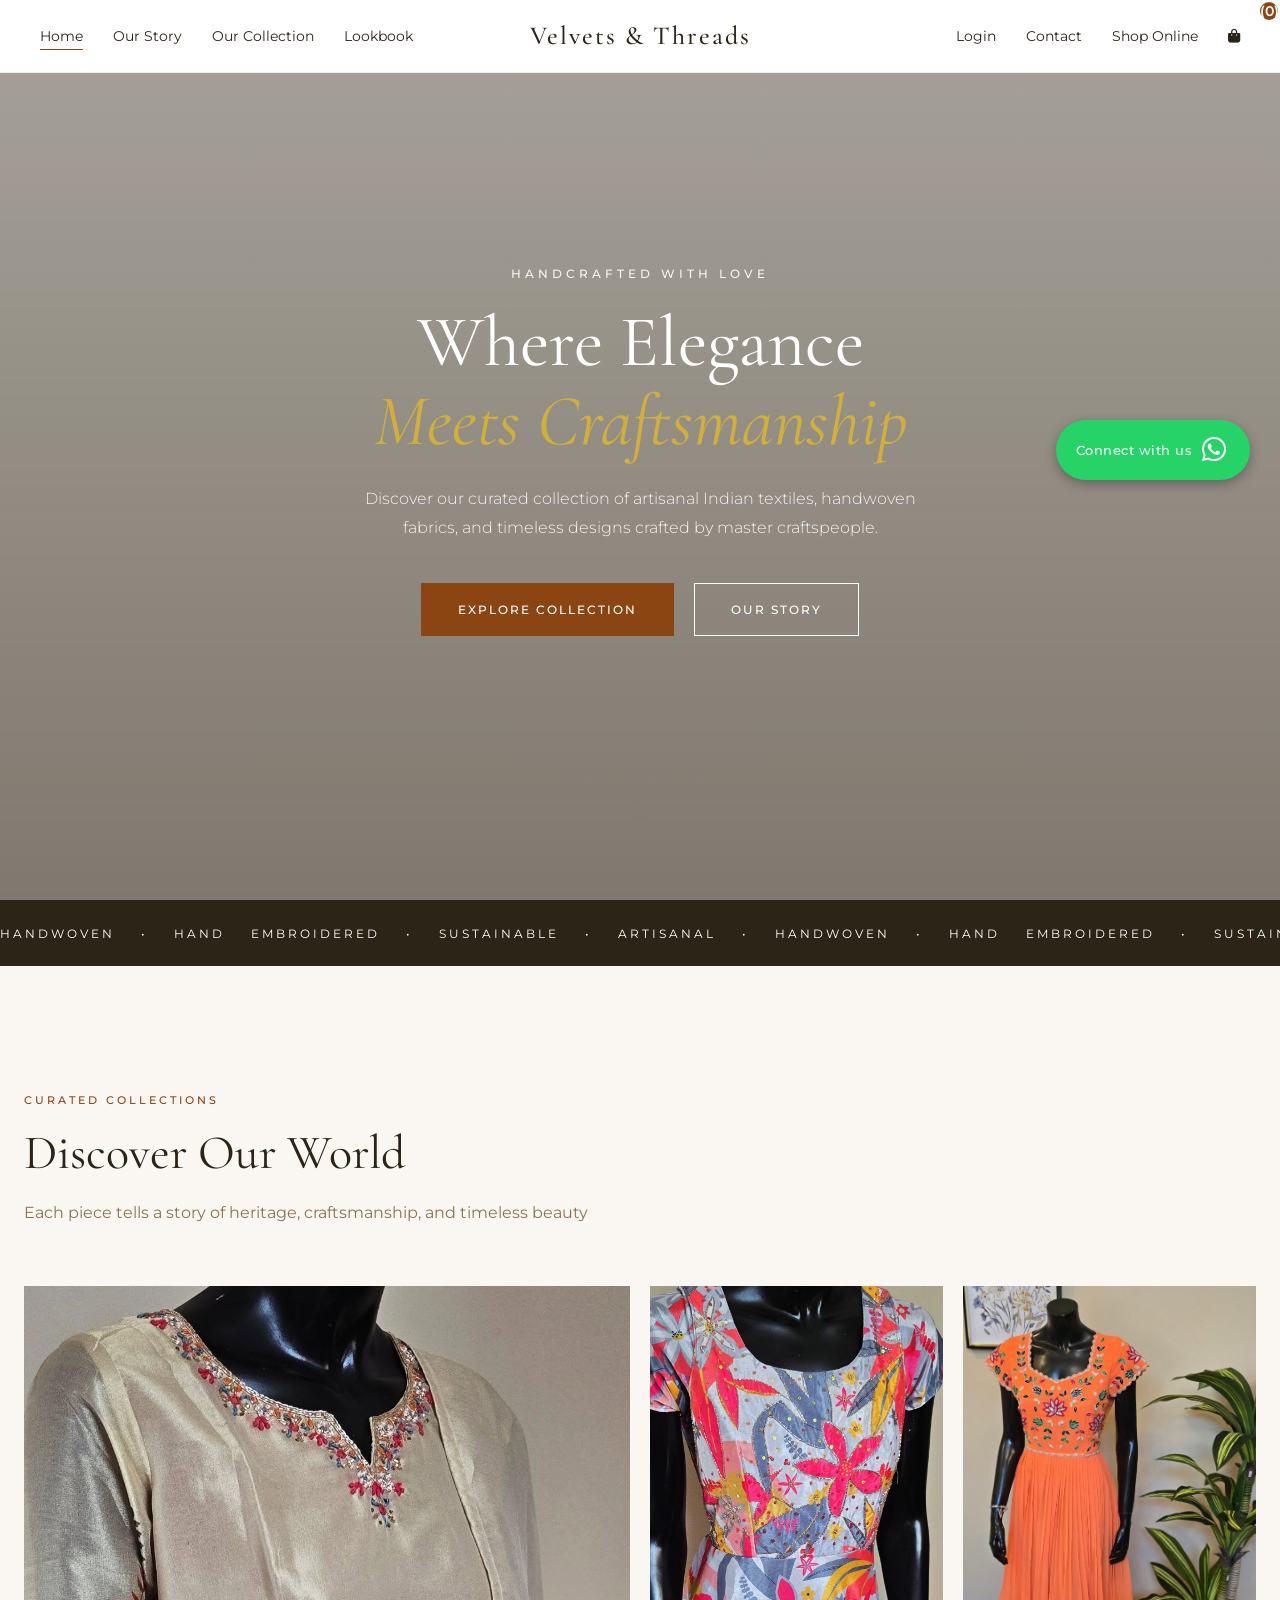
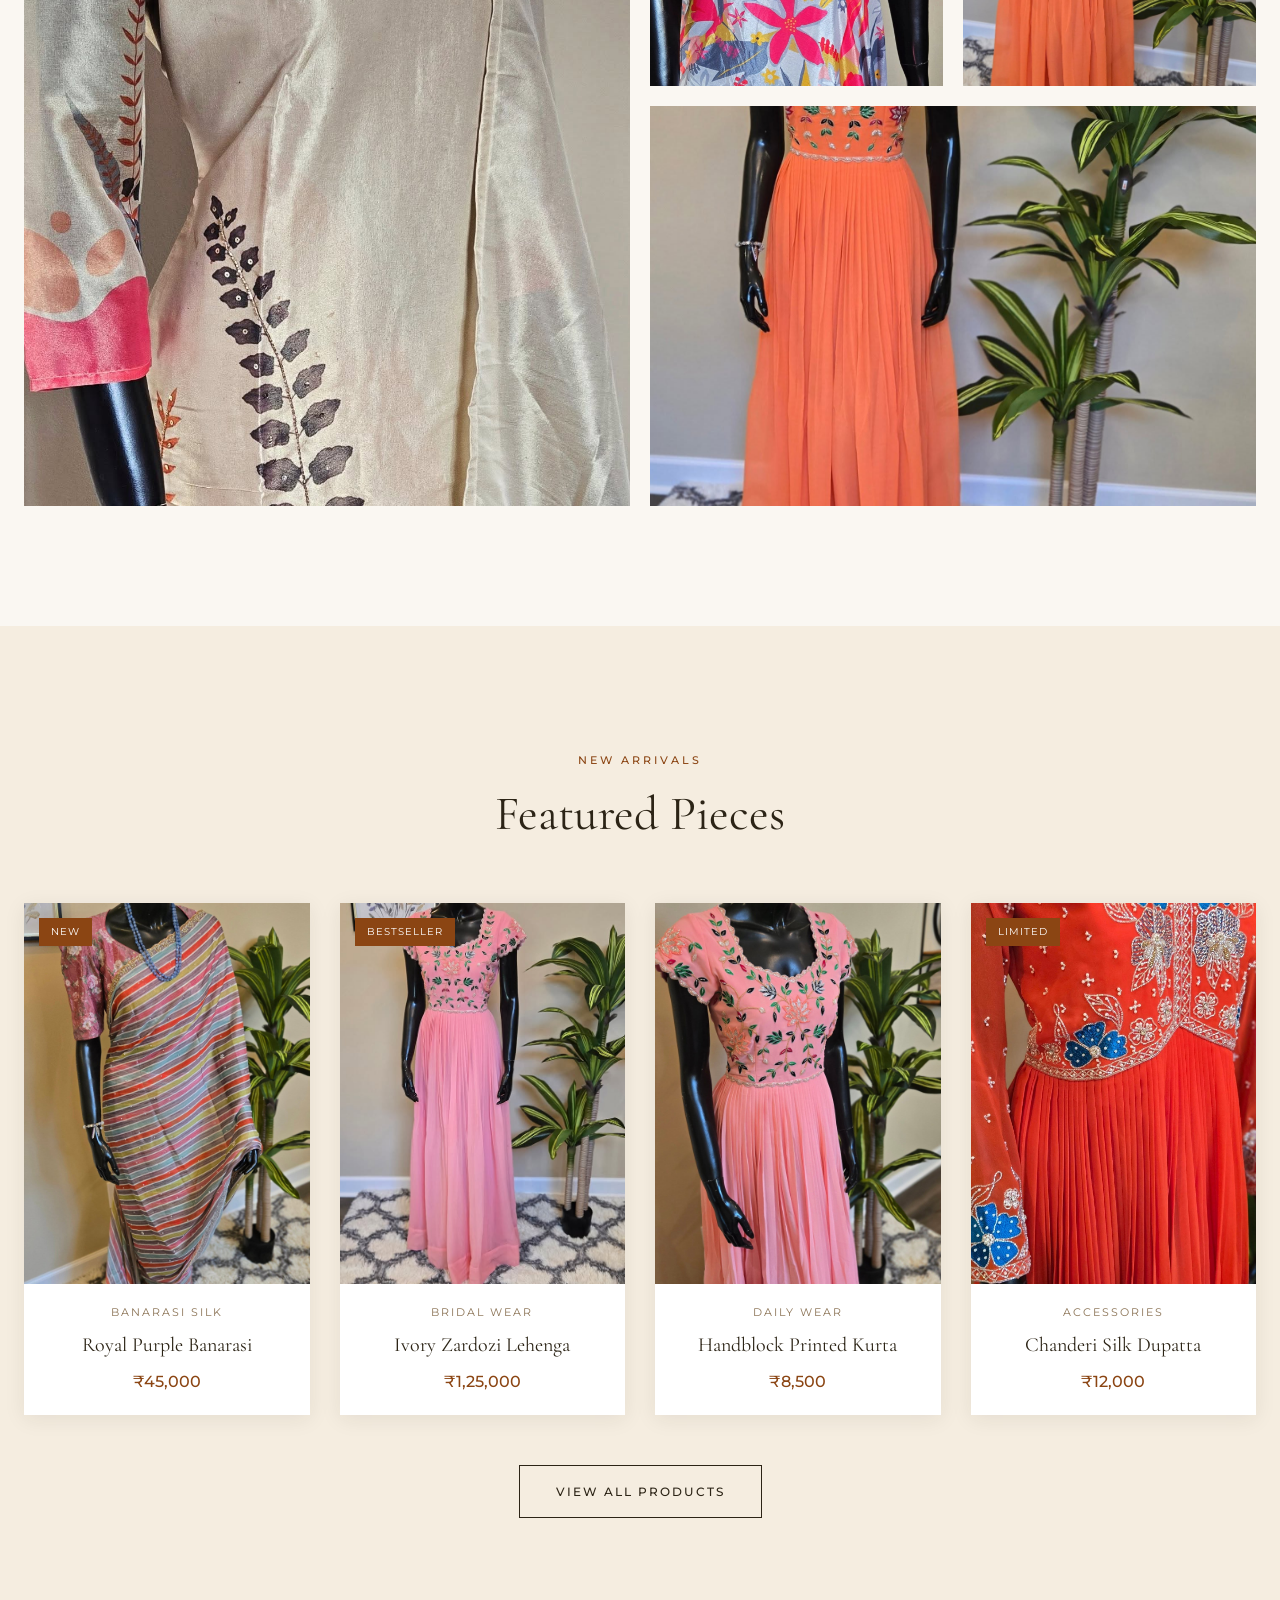
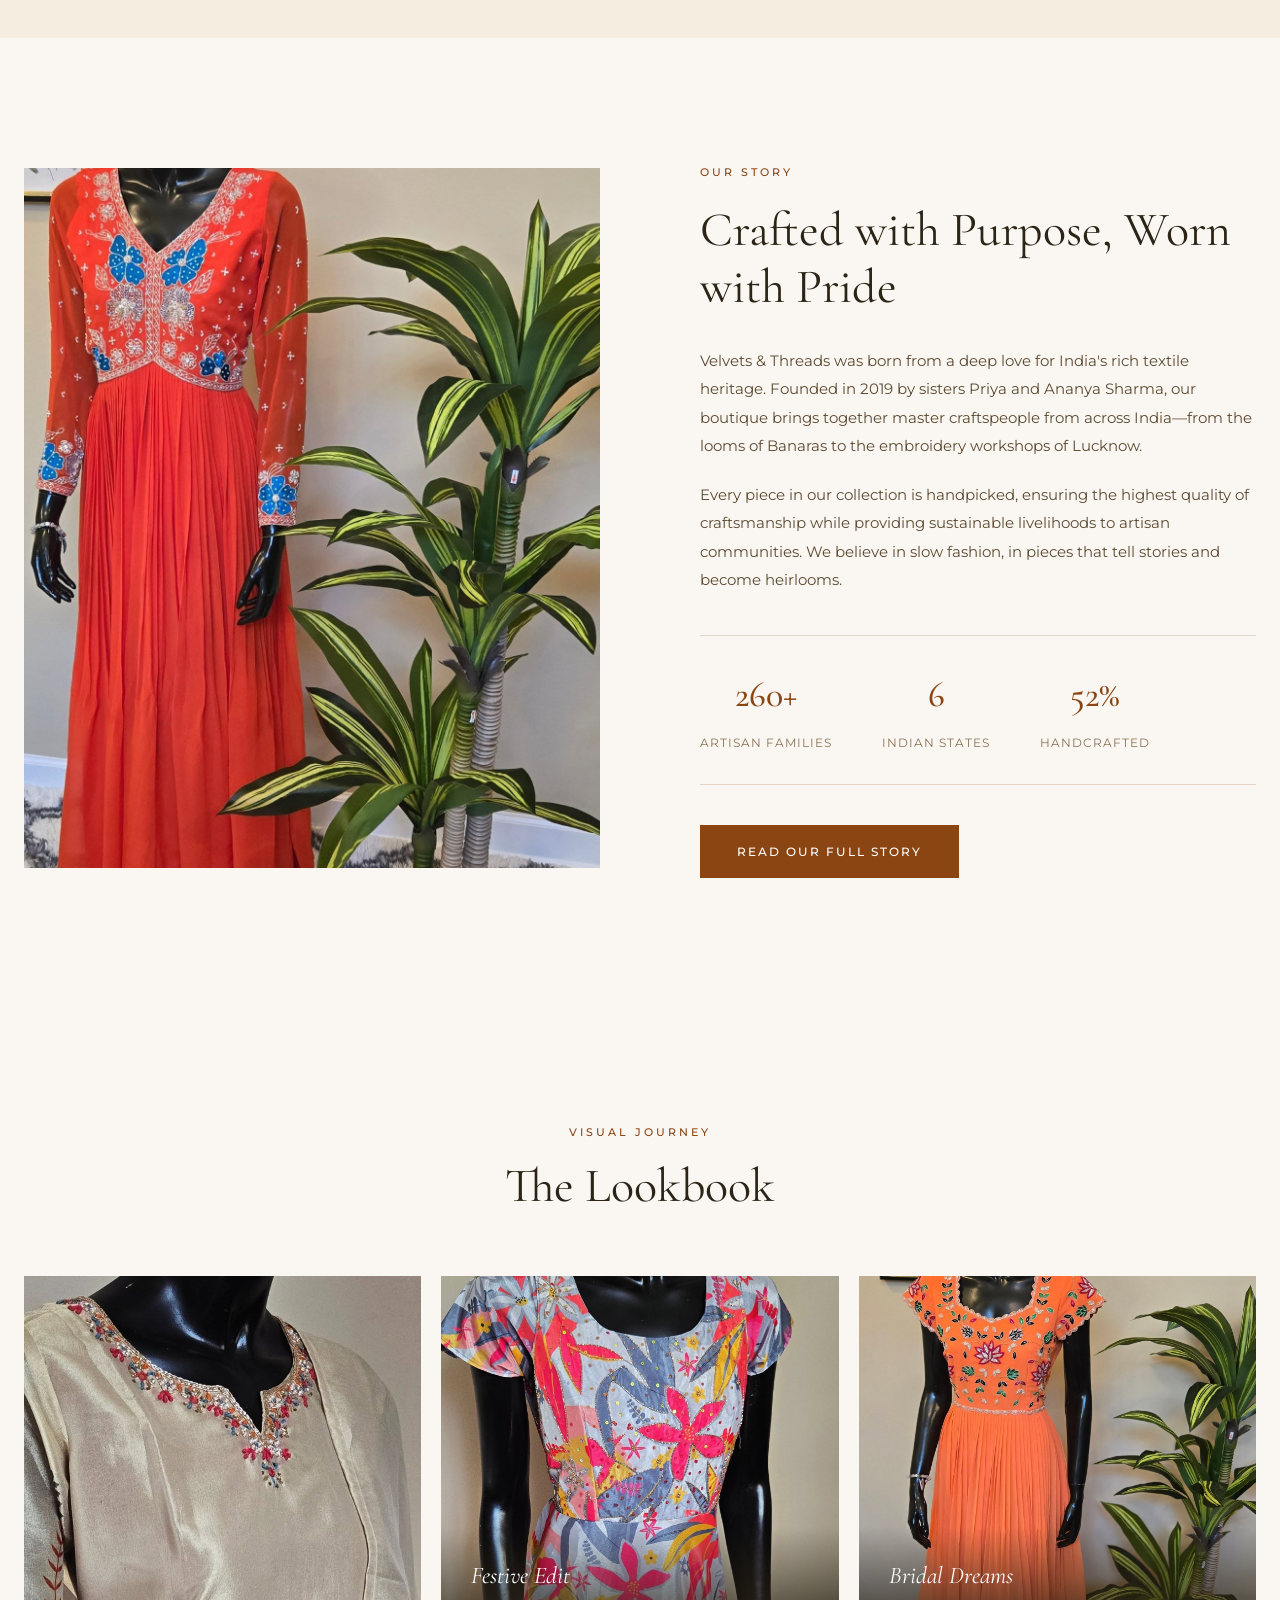
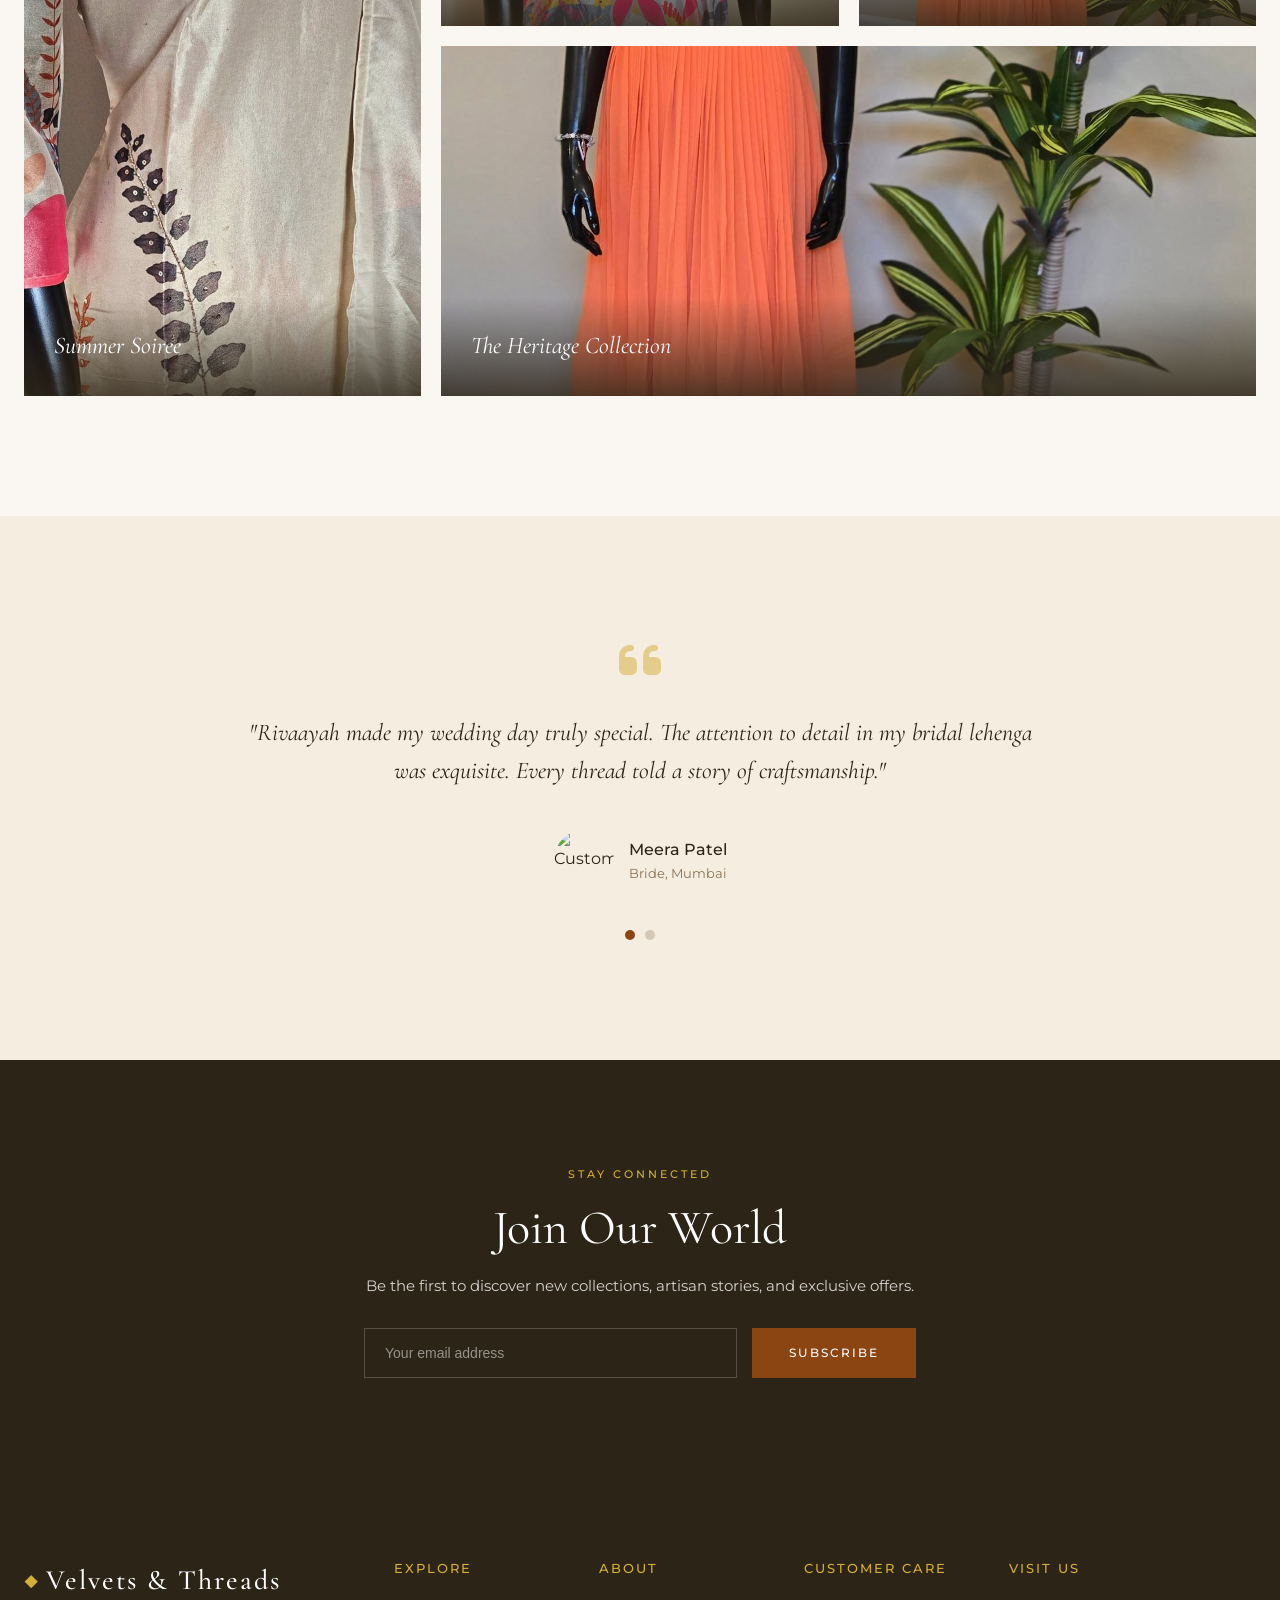
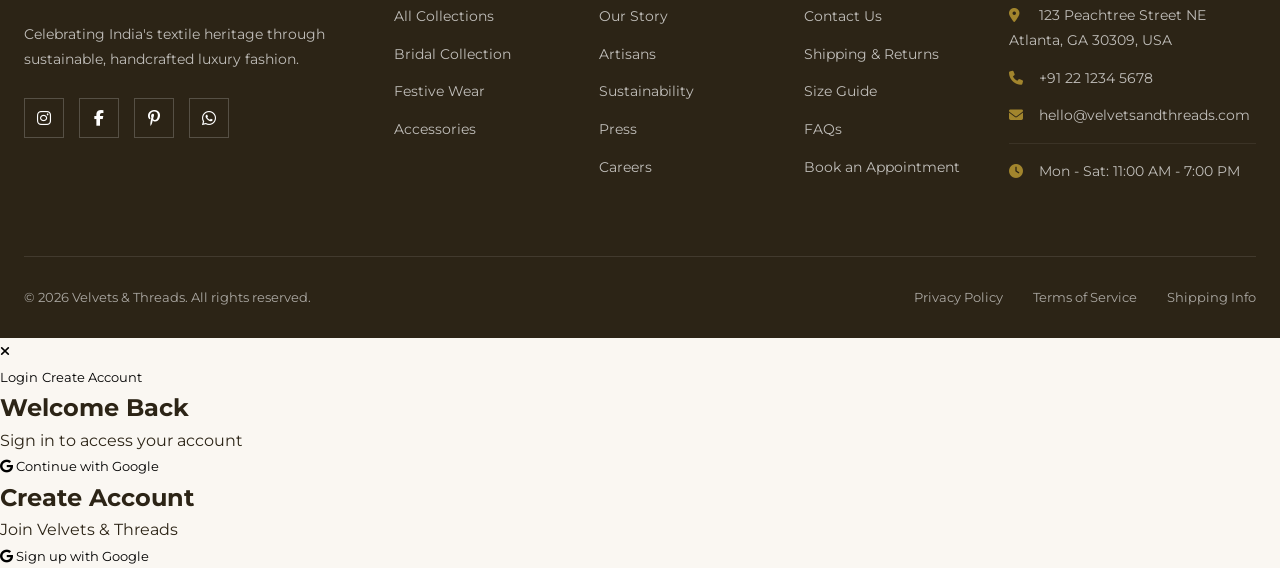
==== commit d433311a: "Update index.html" ====
--- a/index.html
+++ b/index.html
@@ -17,6 +17,9 @@
     <!-- Lottie Player -->
     <script src="https://unpkg.com/@lottiefiles/lottie-player@latest/dist/lottie-player.js"></script>
     
+    <!-- Google Sign-In API -->
+    <script src="https://accounts.google.com/gsi/client" async defer></script>
+    
     <!-- Styles -->
     <link rel="stylesheet" href="styles.css">
 </head>
@@ -38,6 +41,7 @@
             </a>
             
             <div class="nav-right">
+                <a href="#" class="nav-link auth-link" onclick="openAuthModal('login')">Login</a>
                 <a href="#contact" class="nav-link">Contact</a>
                 <a href="#" class="nav-link shop-link">Shop Online</a>
                 <a href="#" class="cart-link" aria-label="Cart">
@@ -423,6 +427,47 @@
 
     <script src="script.js"></script>
 
+    <!-- Login/Register Modal -->
+    <div class="auth-modal" id="authModal">
+        <div class="auth-overlay" onclick="closeAuthModal()"></div>
+        <div class="auth-container">
+            <button class="auth-close" onclick="closeAuthModal()" aria-label="Close">
+                <i class="fas fa-times"></i>
+            </button>
+            
+            <div class="auth-tabs">
+                <button class="auth-tab active" data-tab="login">Login</button>
+                <button class="auth-tab" data-tab="register">Create Account</button>
+            </div>
+            
+            <!-- Login Tab -->
+            <div class="auth-content active" id="loginTab">
+                <h2>Welcome Back</h2>
+                <p class="auth-subtitle">Sign in to access your account</p>
+                
+                <div class="auth-methods">
+                    <button class="auth-btn google-btn" onclick="signInWithGoogle()">
+                        <i class="fab fa-google"></i>
+                        Continue with Google
+                    </button>
+                </div>
+            </div>
+            
+            <!-- Register Tab -->
+            <div class="auth-content" id="registerTab">
+                <h2>Create Account</h2>
+                <p class="auth-subtitle">Join Velvets & Threads</p>
+                
+                <div class="auth-methods">
+                    <button class="auth-btn google-btn" onclick="signInWithGoogle()">
+                        <i class="fab fa-google"></i>
+                        Sign up with Google
+                    </button>
+                </div>
+            </div>
+        </div>
+    </div>
+
     <!-- Back to Top Button -->
     <button class="back-to-top" id="backToTop" aria-label="Back to top">
         <i class="fas fa-chevron-up"></i>
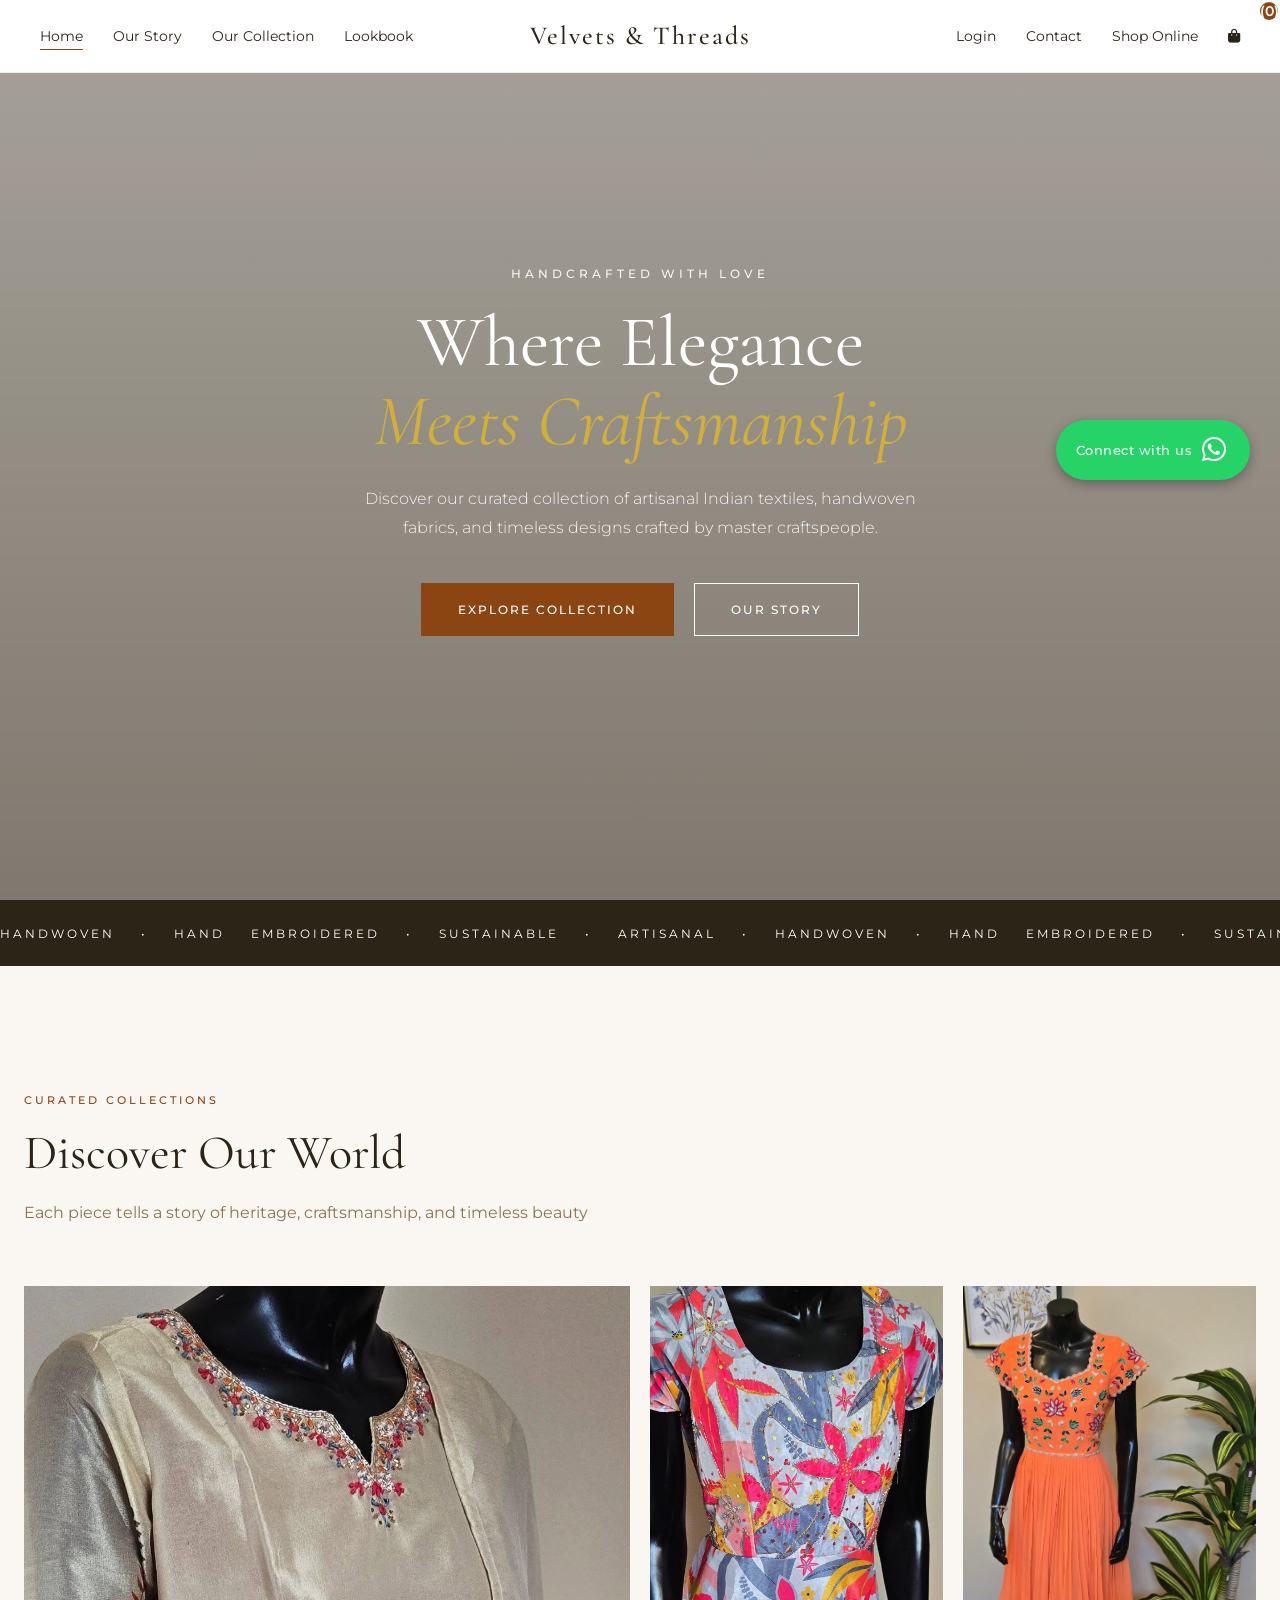
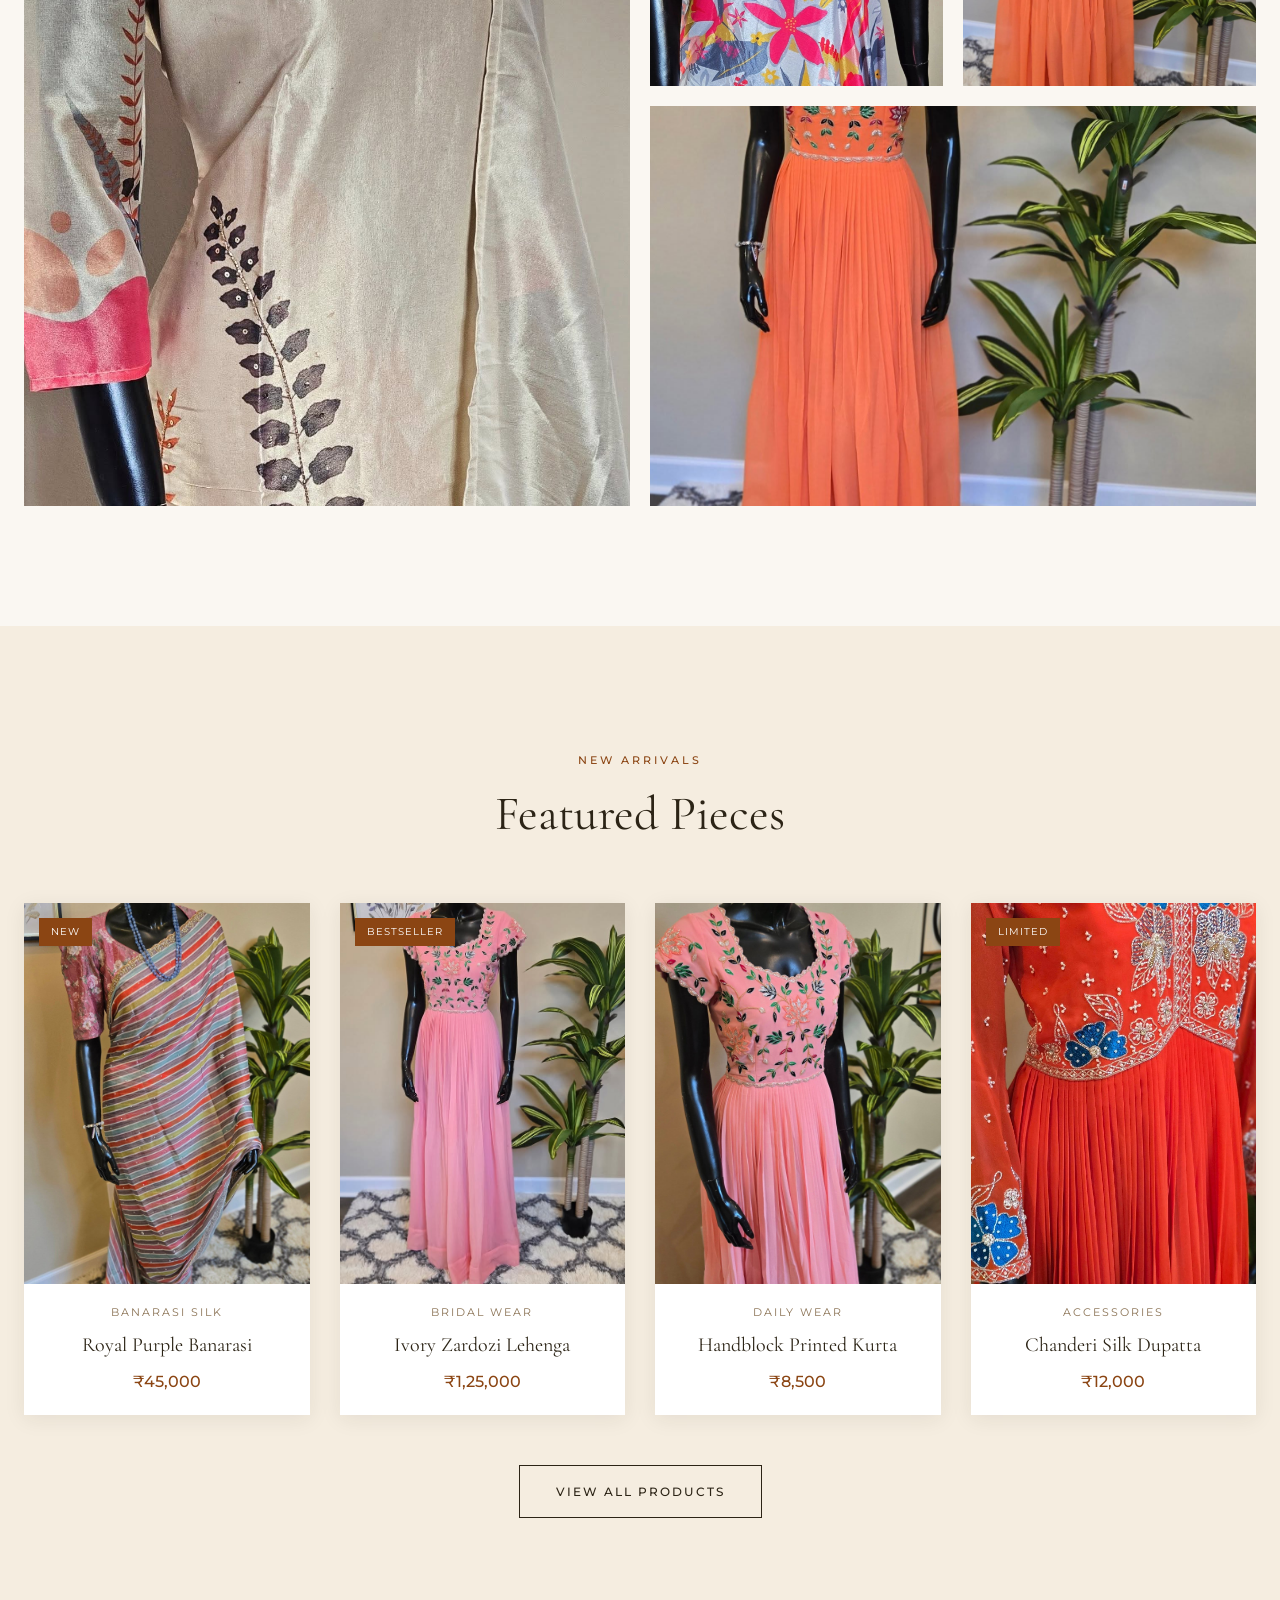
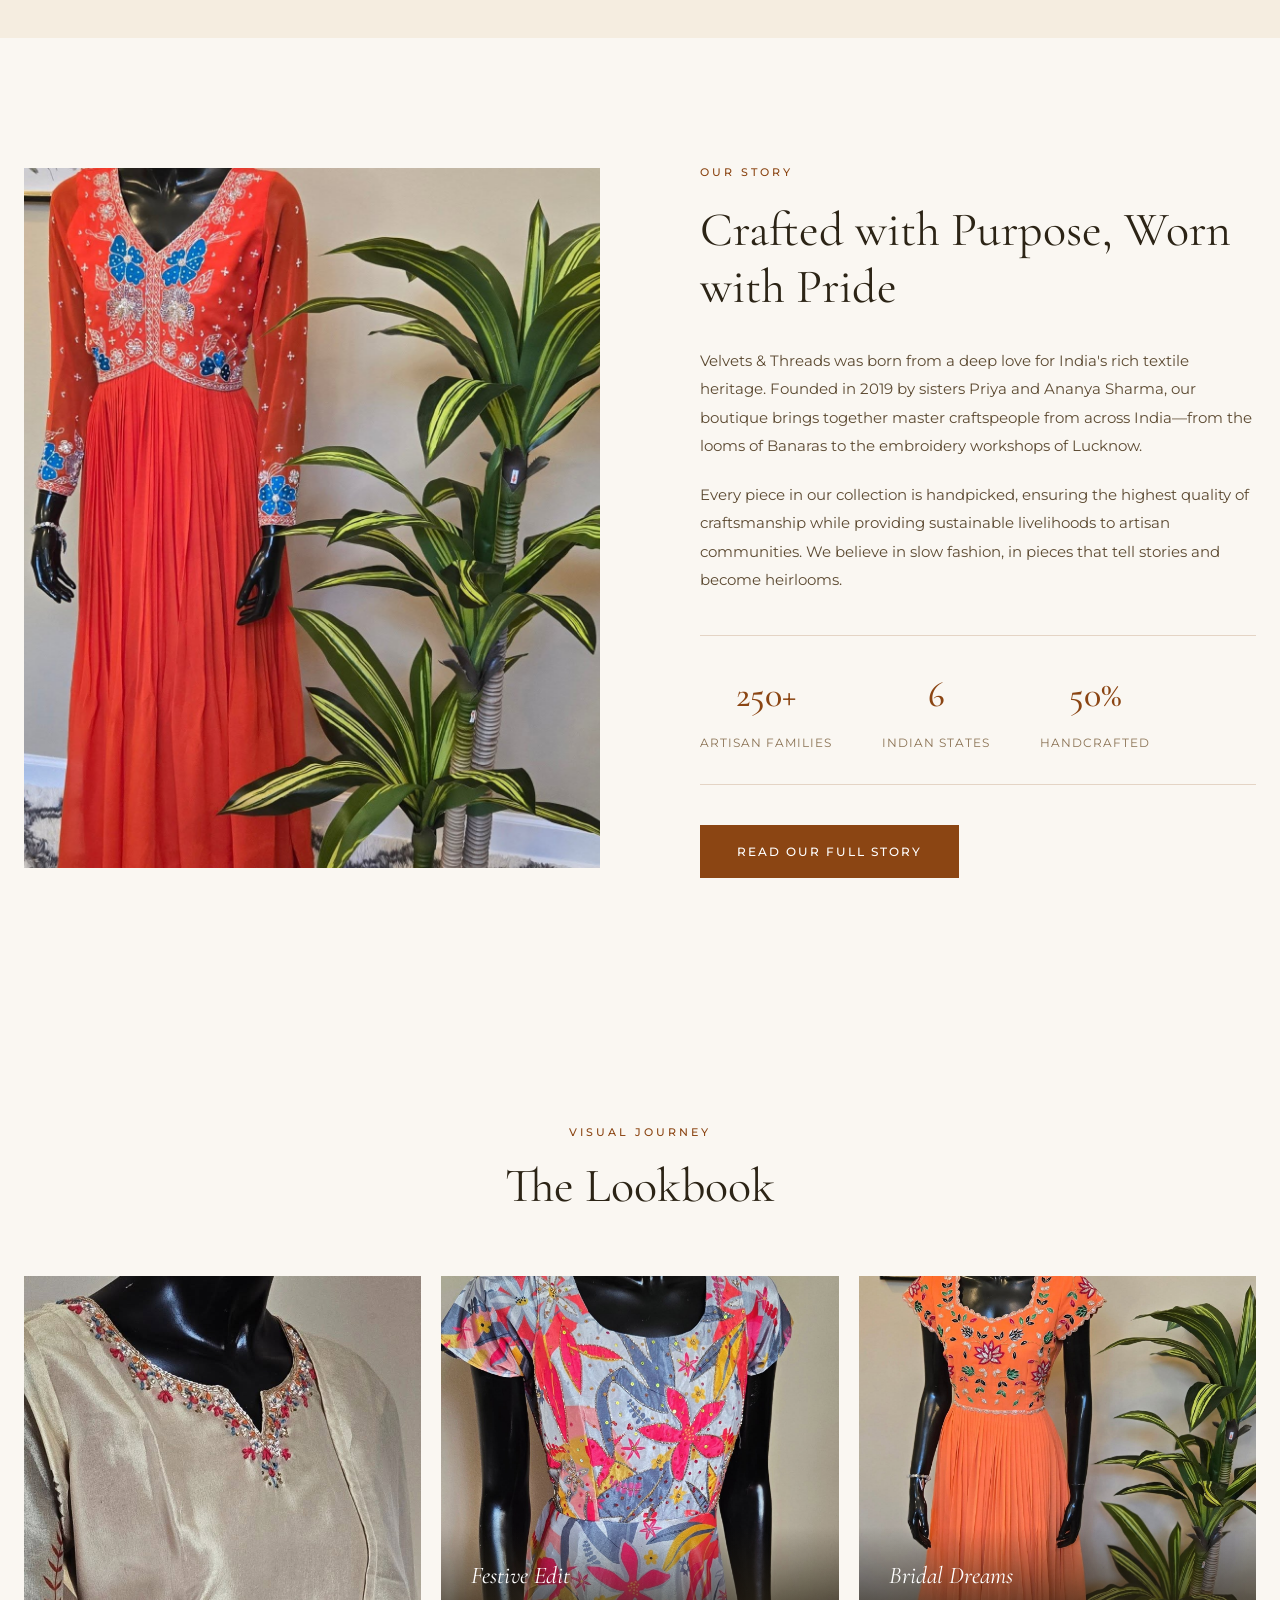
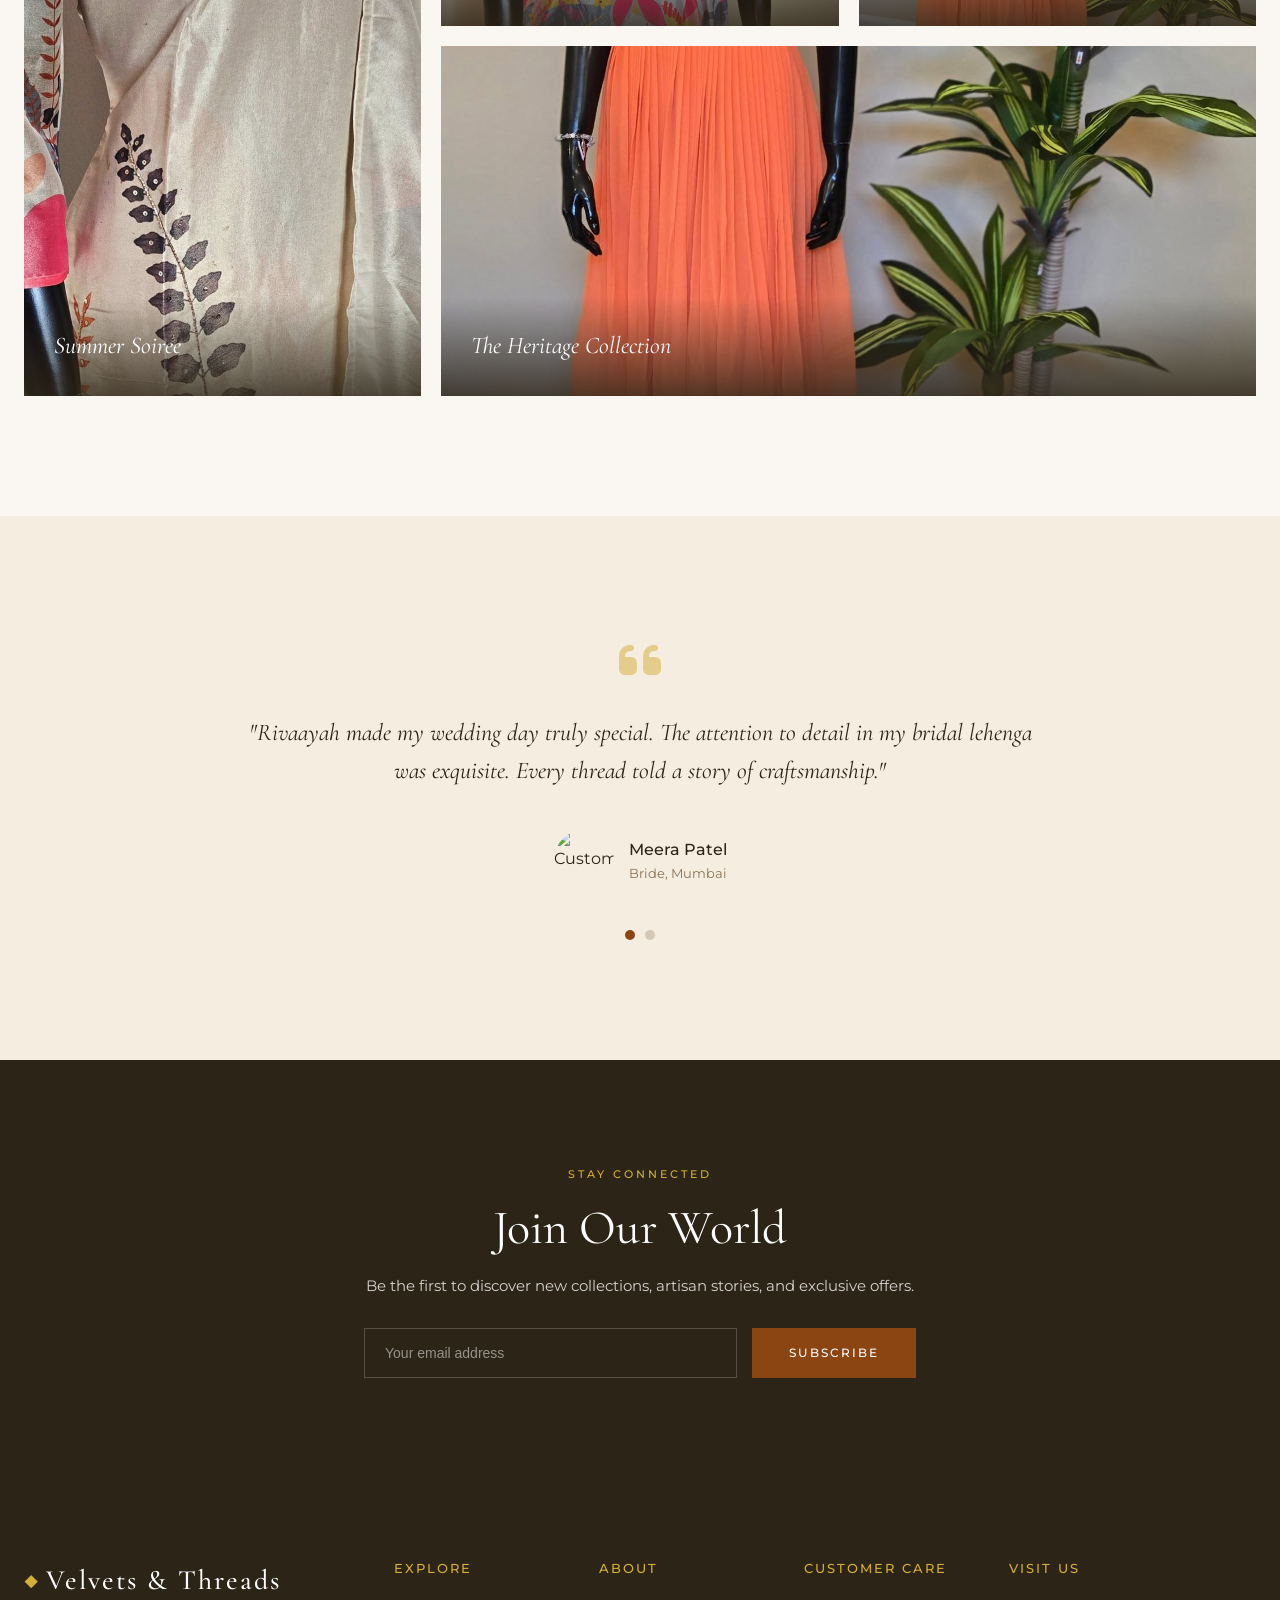
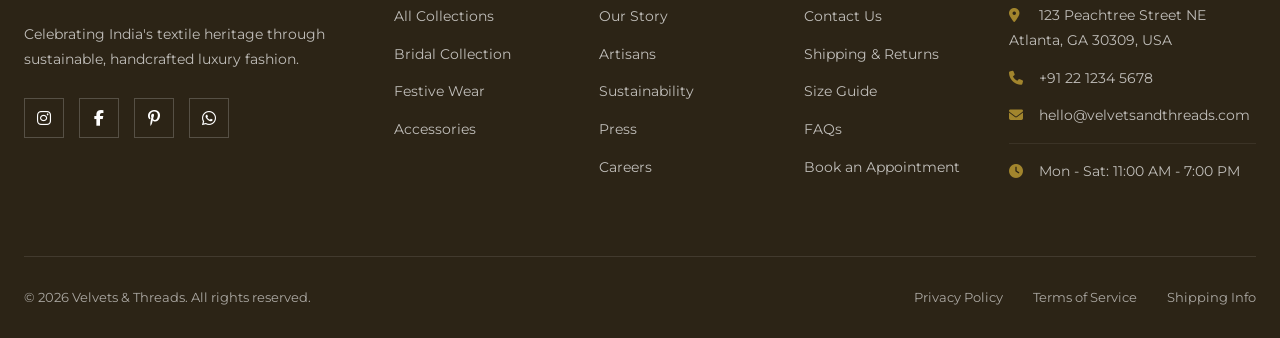
==== commit 6570aefe: "Update index.html" ====
--- a/index.html
+++ b/index.html
@@ -19,6 +19,14 @@
     
     <!-- Google Sign-In API -->
     <script src="https://accounts.google.com/gsi/client" async defer></script>
+    
+    <!-- Firebase SDK -->
+    <script src="https://www.gstatic.com/firebasejs/10.7.1/firebase-app-compat.js"></script>
+    <script src="https://www.gstatic.com/firebasejs/10.7.1/firebase-firestore-compat.js"></script>
+    <script src="https://www.gstatic.com/firebasejs/10.7.1/firebase-auth-compat.js"></script>
+    
+    <!-- Phone.email SDK -->
+    <script src="https://www.phone.email/sign_in_button_v1.js" defer></script>
     
     <!-- Styles -->
     <link rel="stylesheet" href="styles.css">
@@ -425,6 +433,7 @@
         </div>
     </footer>
 
+    <script src="firebase-config.js"></script>
     <script src="script.js"></script>
 
     <!-- Login/Register Modal -->
@@ -450,6 +459,12 @@
                         <i class="fab fa-google"></i>
                         Continue with Google
                     </button>
+                    
+                    <div class="auth-divider">
+                        <span>or</span>
+                    </div>
+                    
+                    <div class="pe_signin_button" data-client-id="17391604307209841831"></div>
                 </div>
             </div>
             
@@ -463,6 +478,12 @@
                         <i class="fab fa-google"></i>
                         Sign up with Google
                     </button>
+                    
+                    <div class="auth-divider">
+                        <span>or</span>
+                    </div>
+                    
+                    <div class="pe_signin_button" data-client-id="17391604307209841831"></div>
                 </div>
             </div>
         </div>
--- a/styles.css
+++ b/styles.css
@@ -1664,3 +1664,279 @@
         right: 20px;
     }
 }
+
+/* ===== Auth Modal ===== */
+.auth-modal {
+    display: none;
+    position: fixed;
+    top: 0;
+    left: 0;
+    width: 100%;
+    height: 100%;
+    z-index: 3000;
+}
+
+.auth-modal.active {
+    display: flex;
+    align-items: center;
+    justify-content: center;
+}
+
+.auth-overlay {
+    position: absolute;
+    top: 0;
+    left: 0;
+    width: 100%;
+    height: 100%;
+    background: rgba(0, 0, 0, 0.6);
+    backdrop-filter: blur(4px);
+}
+
+.auth-container {
+    position: relative;
+    background: var(--color-white);
+    width: 90%;
+    max-width: 450px;
+    max-height: 90vh;
+    overflow-y: auto;
+    box-shadow: 0 20px 60px rgba(0, 0, 0, 0.3);
+    animation: slideUp 0.3s ease;
+}
+
+@keyframes slideUp {
+    from {
+        opacity: 0;
+        transform: translateY(30px);
+    }
+    to {
+        opacity: 1;
+        transform: translateY(0);
+    }
+}
+
+.auth-close {
+    position: absolute;
+    top: 15px;
+    right: 15px;
+    width: 40px;
+    height: 40px;
+    background: none;
+    border: none;
+    cursor: pointer;
+    font-size: 18px;
+    color: var(--color-text);
+    display: flex;
+    align-items: center;
+    justify-content: center;
+    z-index: 10;
+    transition: all 0.3s ease;
+}
+
+.auth-close:hover {
+    color: var(--color-primary);
+    transform: rotate(90deg);
+}
+
+.auth-tabs {
+    display: flex;
+    border-bottom: 1px solid var(--color-border);
+}
+
+.auth-tab {
+    flex: 1;
+    padding: 20px;
+    background: none;
+    border: none;
+    font-family: var(--font-heading);
+    font-size: 14px;
+    font-weight: 500;
+    letter-spacing: 1px;
+    cursor: pointer;
+    transition: all 0.3s ease;
+    color: var(--color-text-light);
+    position: relative;
+}
+
+.auth-tab::after {
+    content: '';
+    position: absolute;
+    bottom: -1px;
+    left: 50%;
+    width: 0;
+    height: 2px;
+    background: var(--color-primary);
+    transition: all 0.3s ease;
+    transform: translateX(-50%);
+}
+
+.auth-tab.active {
+    color: var(--color-primary);
+}
+
+.auth-tab.active::after {
+    width: 100%;
+}
+
+.auth-tab:hover {
+    color: var(--color-primary);
+}
+
+.auth-content {
+    display: none;
+    padding: 30px;
+}
+
+.auth-content.active {
+    display: block;
+}
+
+.auth-content h2 {
+    font-family: var(--font-heading);
+    font-size: 24px;
+    font-weight: 400;
+    text-align: center;
+    margin-bottom: 8px;
+    color: var(--color-primary);
+}
+
+.auth-subtitle {
+    text-align: center;
+    color: var(--color-text-light);
+    font-size: 14px;
+    margin-bottom: 30px;
+}
+
+.auth-methods {
+    display: flex;
+    flex-direction: column;
+    gap: 20px;
+}
+
+.auth-btn {
+    display: flex;
+    align-items: center;
+    justify-content: center;
+    gap: 12px;
+    padding: 14px 24px;
+    font-family: var(--font-heading);
+    font-size: 14px;
+    font-weight: 500;
+    letter-spacing: 0.5px;
+    cursor: pointer;
+    transition: all 0.3s ease;
+    border: none;
+    width: 100%;
+}
+
+.google-btn {
+    background: var(--color-white);
+    color: var(--color-text);
+    border: 1px solid var(--color-border);
+}
+
+.google-btn:hover {
+    background: var(--color-bg-cream);
+    border-color: var(--color-primary);
+}
+
+.google-btn i {
+    font-size: 18px;
+    color: #4285F4;
+}
+
+.primary-btn {
+    background: var(--color-primary);
+    color: var(--color-white);
+}
+
+.primary-btn:hover {
+    background: var(--color-text);
+}
+
+.auth-divider {
+    display: flex;
+    align-items: center;
+    gap: 15px;
+    color: var(--color-text-light);
+    font-size: 13px;
+}
+
+.auth-divider::before,
+.auth-divider::after {
+    content: '';
+    flex: 1;
+    height: 1px;
+    background: var(--color-border);
+}
+
+.auth-form {
+    display: flex;
+    flex-direction: column;
+    gap: 15px;
+}
+
+.auth-form.hidden {
+    display: none;
+}
+
+.form-group {
+    display: flex;
+    flex-direction: column;
+    gap: 6px;
+}
+
+.form-group label {
+    font-family: var(--font-heading);
+    font-size: 12px;
+    font-weight: 500;
+    letter-spacing: 1px;
+    color: var(--color-text);
+    text-transform: uppercase;
+}
+
+.form-group input {
+    padding: 12px 15px;
+    border: 1px solid var(--color-border);
+    font-family: var(--font-body);
+    font-size: 14px;
+    transition: all 0.3s ease;
+}
+
+.form-group input:focus {
+    outline: none;
+    border-color: var(--color-primary);
+}
+
+.otp-hint {
+    font-size: 12px;
+    color: var(--color-text-light);
+    margin-top: 4px;
+}
+
+.auth-link {
+    background: none;
+    border: none;
+    font-family: var(--font-body);
+    font-size: 13px;
+    color: var(--color-primary);
+    cursor: pointer;
+    text-decoration: underline;
+    padding: 0;
+    align-self: center;
+}
+
+.auth-link:hover {
+    color: var(--color-text);
+}
+
+@media (max-width: 480px) {
+    .auth-container {
+        width: 100%;
+        max-height: 100vh;
+        border-radius: 0;
+    }
+    
+    .auth-content {
+        padding: 20px;
+    }
+}
